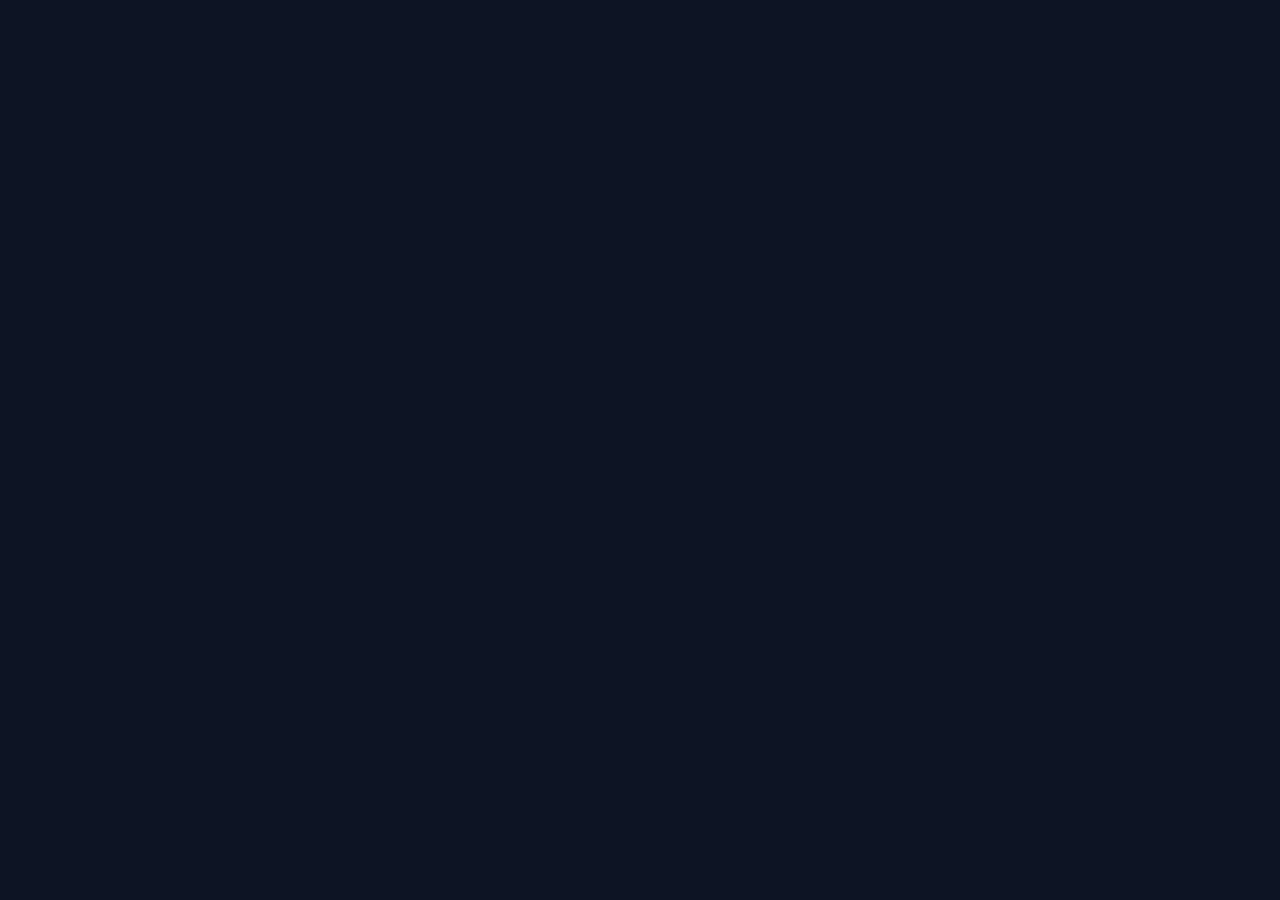
==== index.html @ fc87b640 "Add minimal RDR-themed landing page with structured assets. Co-authored-by: Cursor <cursoragent@curs" ====
<!DOCTYPE html>
<html lang="en">
<head>
  <meta charset="UTF-8" />
  <meta name="viewport" content="width=device-width, initial-scale=1.0" />
  <title>Campfire.dev</title>
  <link rel="stylesheet" href="css/styles.css" />
</head>
<body></body>
</html>
---- css/styles.css ----
* {
  margin: 0;
  padding: 0;
  box-sizing: border-box;
}

html,
body {
  width: 100%;
  height: 100%;
}

body {
  background: #0d1424 url("Campfire_BG.png") center / cover no-repeat fixed;
}
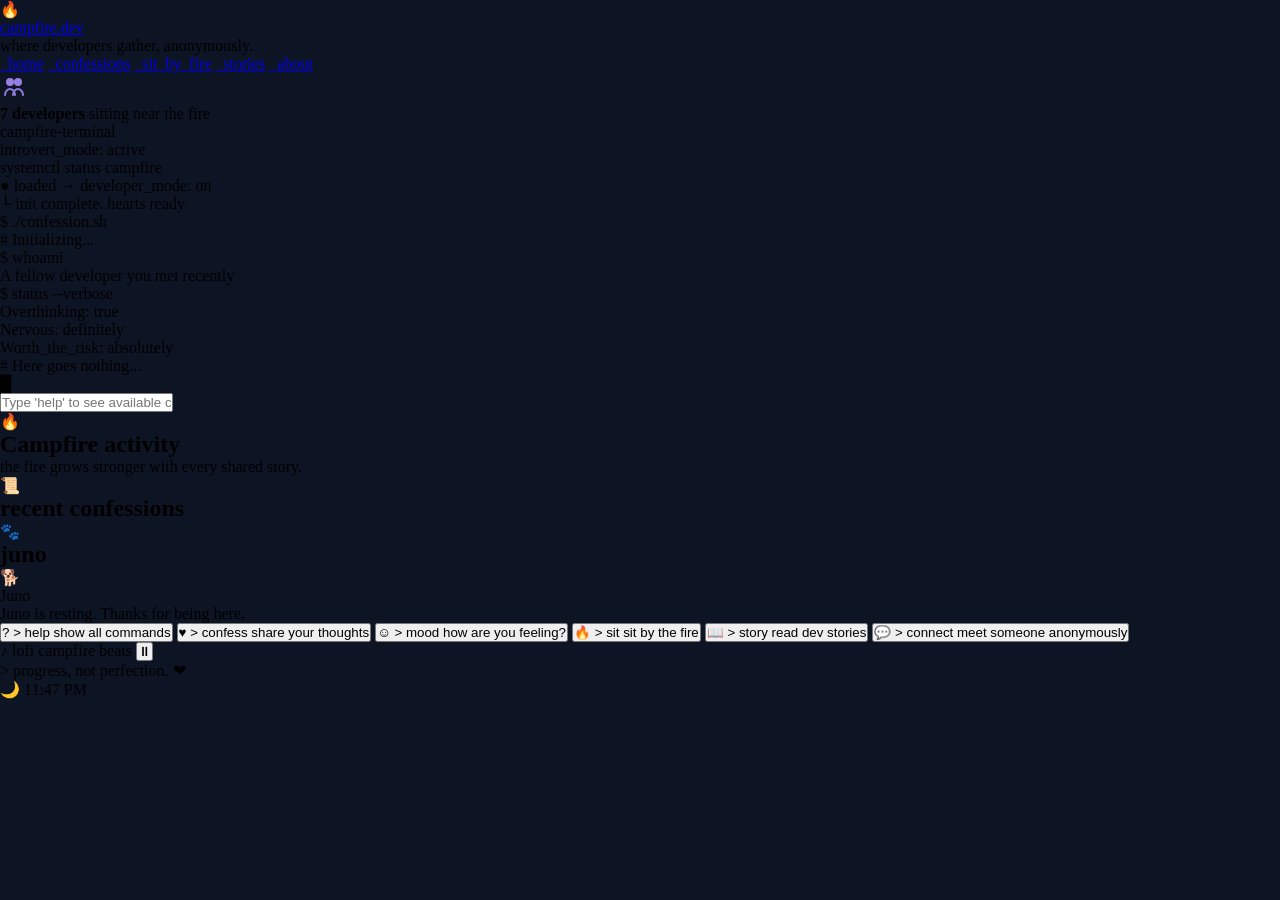
==== commit 1e432972: "Modified the structure of the homepage layout" ====
--- a/index.html
+++ b/index.html
@@ -4,7 +4,183 @@
   <meta charset="UTF-8" />
   <meta name="viewport" content="width=device-width, initial-scale=1.0" />
   <title>Campfire.dev</title>
+  <link rel="preconnect" href="https://fonts.googleapis.com" />
+  <link rel="preconnect" href="https://fonts.gstatic.com" crossorigin />
+  <link href="https://fonts.googleapis.com/css2?family=JetBrains+Mono:wght@400;500;600&family=Rye&display=swap" rel="stylesheet" />
   <link rel="stylesheet" href="css/styles.css" />
 </head>
-<body></body>
+<body>
+  <div class="app">
+    <header class="header">
+      <div class="brand">
+        <span class="brand__icon" aria-hidden="true">🔥</span>
+        <div>
+          <a class="brand__name" href="#">campfire.dev</a>
+          <p class="brand__tagline">where developers gather, anonymously.</p>
+        </div>
+      </div>
+
+      <nav class="nav" aria-label="Main">
+        <a class="nav__link nav__link--active" href="#">_home</a>
+        <a class="nav__link" href="#">_confessions</a>
+        <a class="nav__link" href="#">_sit_by_fire</a>
+        <a class="nav__link" href="#">_stories</a>
+        <a class="nav__link" href="#">_about</a>
+      </nav>
+
+      <div class="header-status">
+        <span class="header-status__icon" aria-hidden="true">
+          <svg width="28" height="28" viewBox="0 0 28 28" fill="none" xmlns="http://www.w3.org/2000/svg">
+            <circle cx="10" cy="9" r="4" fill="#a78bfa" opacity="0.9"/>
+            <circle cx="18" cy="9" r="4" fill="#a78bfa" opacity="0.9"/>
+            <path d="M5 22c0-4 3-6 5-6s5 2 5 6M13 22c0-4 3-6 5-6s5 2 5 6" stroke="#a78bfa" stroke-width="2" stroke-linecap="round" opacity="0.85"/>
+          </svg>
+        </span>
+        <div class="header-status__text">
+          <strong class="header-status__count">7 developers</strong>
+          <span class="header-status__label">sitting near the fire</span>
+        </div>
+        <span class="header-status__dot" aria-hidden="true"></span>
+      </div>
+    </header>
+
+    <main class="main">
+      <section class="terminal panel" aria-label="Campfire terminal">
+        <div class="terminal__titlebar">
+          <div class="window-controls" aria-hidden="true">
+            <span class="window-controls__btn window-controls__btn--close"></span>
+            <span class="window-controls__btn window-controls__btn--min"></span>
+            <span class="window-controls__btn window-controls__btn--max"></span>
+          </div>
+          <span class="terminal__title">campfire-terminal</span>
+          <div class="terminal__mode">
+            <span class="status-dot status-dot--sm"></span>
+            introvert_mode: active
+          </div>
+        </div>
+
+        <div class="terminal__body">
+          <div class="terminal__scene" aria-hidden="true"></div>
+          <div class="terminal__output">
+            <p>systemctl status campfire</p>
+            <p class="t-success">● loaded <span class="t-arrow">→</span> developer_mode: on</p>
+            <p class="t-indent t-dim">└ init complete. hearts ready.</p>
+            <p><span class="t-dim">$</span> ./confession.sh</p>
+            <p class="t-comment"># Initializing...</p>
+            <p><span class="t-dim">$</span> whoami</p>
+            <p>A fellow developer you met recently</p>
+            <p><span class="t-dim">$</span> status --verbose</p>
+            <p class="t-success">Overthinking: true</p>
+            <p class="t-success">Nervous: definitely</p>
+            <p class="t-success">Worth_the_risk: absolutely</p>
+            <p class="t-comment"># Here goes nothing...</p>
+            <p><span class="cursor" aria-hidden="true">█</span></p>
+          </div>
+        </div>
+
+        <div class="terminal__input-row">
+          <input
+            class="terminal__input"
+            type="text"
+            placeholder="Type 'help' to see available commands"
+            aria-label="Terminal command input"
+          />
+        </div>
+      </section>
+
+      <aside class="sidebar">
+        <div class="panel panel--activity">
+          <div class="panel__header">
+            <span class="panel__icon" aria-hidden="true">🔥</span>
+            <h2 class="panel__title">Campfire activity</h2>
+          </div>
+          <div class="activity-fire" aria-hidden="true"></div>
+          <div class="activity-bar">
+            <div class="activity-bar__fill"></div>
+          </div>
+          <p class="panel__caption">the fire grows stronger with every shared story.</p>
+        </div>
+
+        <div class="panel panel--confessions">
+          <div class="panel__header">
+            <span class="panel__icon" aria-hidden="true">📜</span>
+            <h2 class="panel__title">recent confessions</h2>
+          </div>
+        </div>
+
+        <div class="panel panel--juno">
+          <div class="panel__header">
+            <span class="panel__icon" aria-hidden="true">🐾</span>
+            <h2 class="panel__title">juno</h2>
+          </div>
+          <div class="juno">
+            <div class="juno__avatar" aria-hidden="true">🐕</div>
+            <div>
+              <p class="juno__name">Juno</p>
+              <p class="juno__status">Juno is resting. Thanks for being here.</p>
+            </div>
+          </div>
+        </div>
+      </aside>
+    </main>
+
+    <section class="actions" aria-label="Quick actions">
+      <button class="action-card action-card--green" type="button">
+        <span class="action-card__icon" aria-hidden="true">?</span>
+        <span class="action-card__cmd">&gt; help</span>
+        <span class="action-card__desc">show all commands</span>
+      </button>
+      <button class="action-card action-card--red" type="button">
+        <span class="action-card__icon" aria-hidden="true">♥</span>
+        <span class="action-card__cmd">&gt; confess</span>
+        <span class="action-card__desc">share your thoughts</span>
+      </button>
+      <button class="action-card action-card--orange" type="button">
+        <span class="action-card__icon" aria-hidden="true">☺</span>
+        <span class="action-card__cmd">&gt; mood</span>
+        <span class="action-card__desc">how are you feeling?</span>
+      </button>
+      <button class="action-card action-card--amber" type="button">
+        <span class="action-card__icon" aria-hidden="true">🔥</span>
+        <span class="action-card__cmd">&gt; sit</span>
+        <span class="action-card__desc">sit by the fire</span>
+      </button>
+      <button class="action-card action-card--purple" type="button">
+        <span class="action-card__icon" aria-hidden="true">📖</span>
+        <span class="action-card__cmd">&gt; story</span>
+        <span class="action-card__desc">read dev stories</span>
+      </button>
+      <button class="action-card action-card--blue" type="button">
+        <span class="action-card__icon" aria-hidden="true">💬</span>
+        <span class="action-card__cmd">&gt; connect</span>
+        <span class="action-card__desc">meet someone anonymously</span>
+      </button>
+    </section>
+
+    <footer class="footer">
+      <div class="footer__player">
+        <span class="footer__note" aria-hidden="true">♪</span>
+        <span class="footer__player-label">lofi campfire beats</span>
+        <span class="footer__visualizer" aria-hidden="true">
+          <span></span><span></span><span></span><span></span><span></span><span></span>
+        </span>
+        <button class="footer__pause" type="button" aria-label="Pause music">
+          <span aria-hidden="true">⏸</span>
+        </button>
+      </div>
+
+      <p class="footer__quote">
+        <span class="footer__quote-prompt">&gt;</span> progress, not perfection.
+        <span class="footer__heart" aria-hidden="true">❤</span>
+      </p>
+
+      <div class="footer__clock">
+        <span class="footer__moon" aria-hidden="true">🌙</span>
+        <time class="footer__time" id="clock">11:47 PM</time>
+      </div>
+    </footer>
+  </div>
+
+  <script src="js/main.js"></script>
+</body>
 </html>
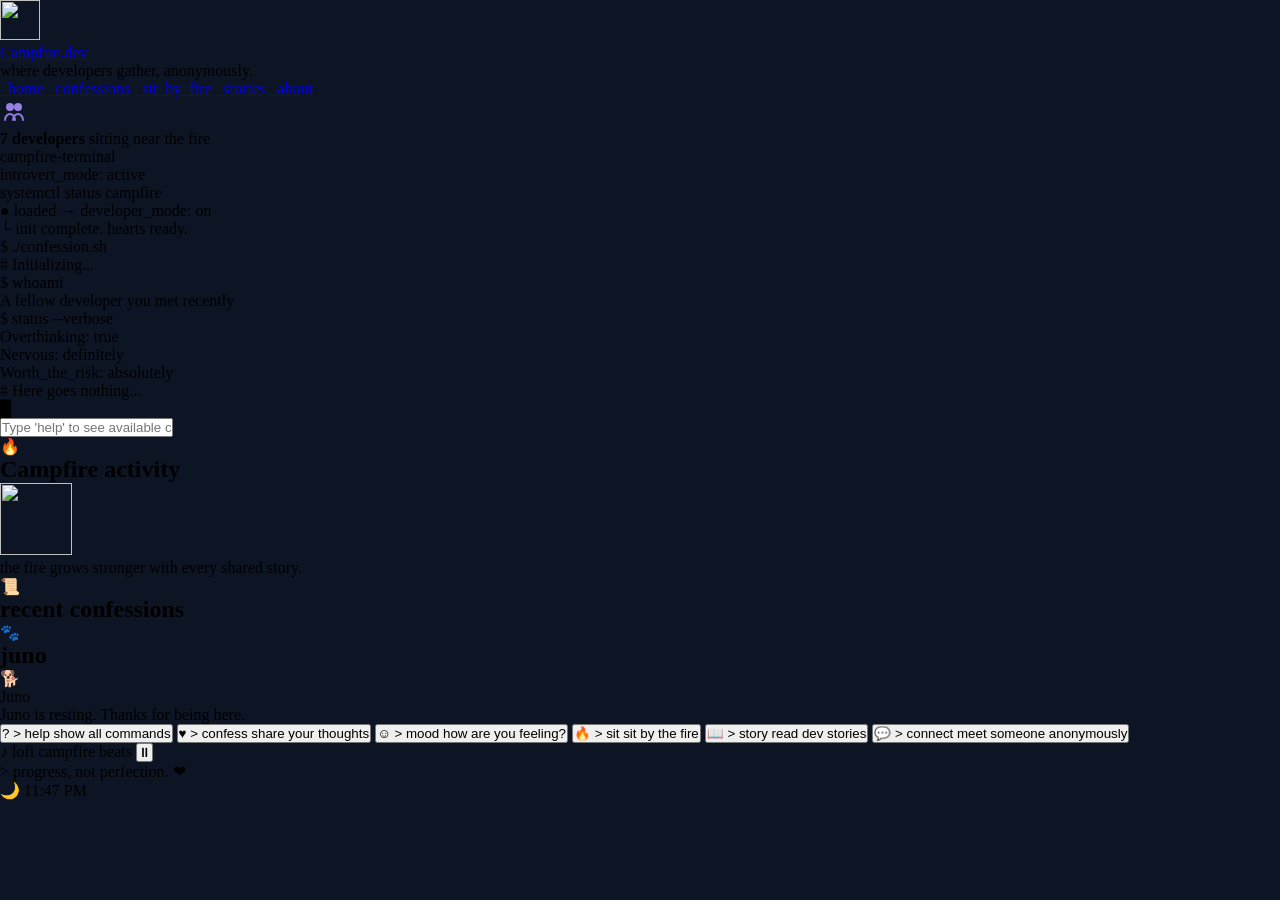
==== commit 27e8ceed: "Added Logo of Campfire" ====
--- a/index.html
+++ b/index.html
@@ -13,9 +13,16 @@
   <div class="app">
     <header class="header">
       <div class="brand">
-        <span class="brand__icon" aria-hidden="true">🔥</span>
+        <img
+          class="brand__logo"
+          src="assets/images/firelogo.png"
+          alt=""
+          width="40"
+          height="40"
+          aria-hidden="true"
+        />
         <div>
-          <a class="brand__name" href="#">campfire.dev</a>
+          <a class="brand__name" href="#">Campfire.dev</a>
           <p class="brand__tagline">where developers gather, anonymously.</p>
         </div>
       </div>
@@ -90,15 +97,45 @@
 
       <aside class="sidebar">
         <div class="panel panel--activity">
-          <div class="panel__header">
+          <div class="panel__header panel__header--activity">
             <span class="panel__icon" aria-hidden="true">🔥</span>
+            <!-- <img
+              class="activity-header__logo"
+              src="assets/images/firelogo.png"
+              alt=""
+              width="18"
+              height="18"
+              aria-hidden="true"
+            /> -->
             <h2 class="panel__title">Campfire activity</h2>
           </div>
-          <div class="activity-fire" aria-hidden="true"></div>
-          <div class="activity-bar">
-            <div class="activity-bar__fill"></div>
+          <div class="activity-visual">
+            <img
+              class="activity-fire__logo"
+              src="assets/images/firelogo.png"
+              alt=""
+              width="72"
+              height="72"
+              aria-hidden="true"
+            />
           </div>
           <p class="panel__caption">the fire grows stronger with every shared story.</p>
+          <div class="activity-bar" role="progressbar" aria-valuenow="10" aria-valuemin="0" aria-valuemax="14" aria-label="Campfire activity">
+            <span class="activity-bar__seg activity-bar__seg--on"></span>
+            <span class="activity-bar__seg activity-bar__seg--on"></span>
+            <span class="activity-bar__seg activity-bar__seg--on"></span>
+            <span class="activity-bar__seg activity-bar__seg--on"></span>
+            <span class="activity-bar__seg activity-bar__seg--on"></span>
+            <span class="activity-bar__seg activity-bar__seg--on"></span>
+            <span class="activity-bar__seg activity-bar__seg--on"></span>
+            <span class="activity-bar__seg activity-bar__seg--on"></span>
+            <span class="activity-bar__seg activity-bar__seg--on"></span>
+            <span class="activity-bar__seg activity-bar__seg--on"></span>
+            <span class="activity-bar__seg"></span>
+            <span class="activity-bar__seg"></span>
+            <span class="activity-bar__seg"></span>
+            <span class="activity-bar__seg"></span>
+          </div>
         </div>
 
         <div class="panel panel--confessions">
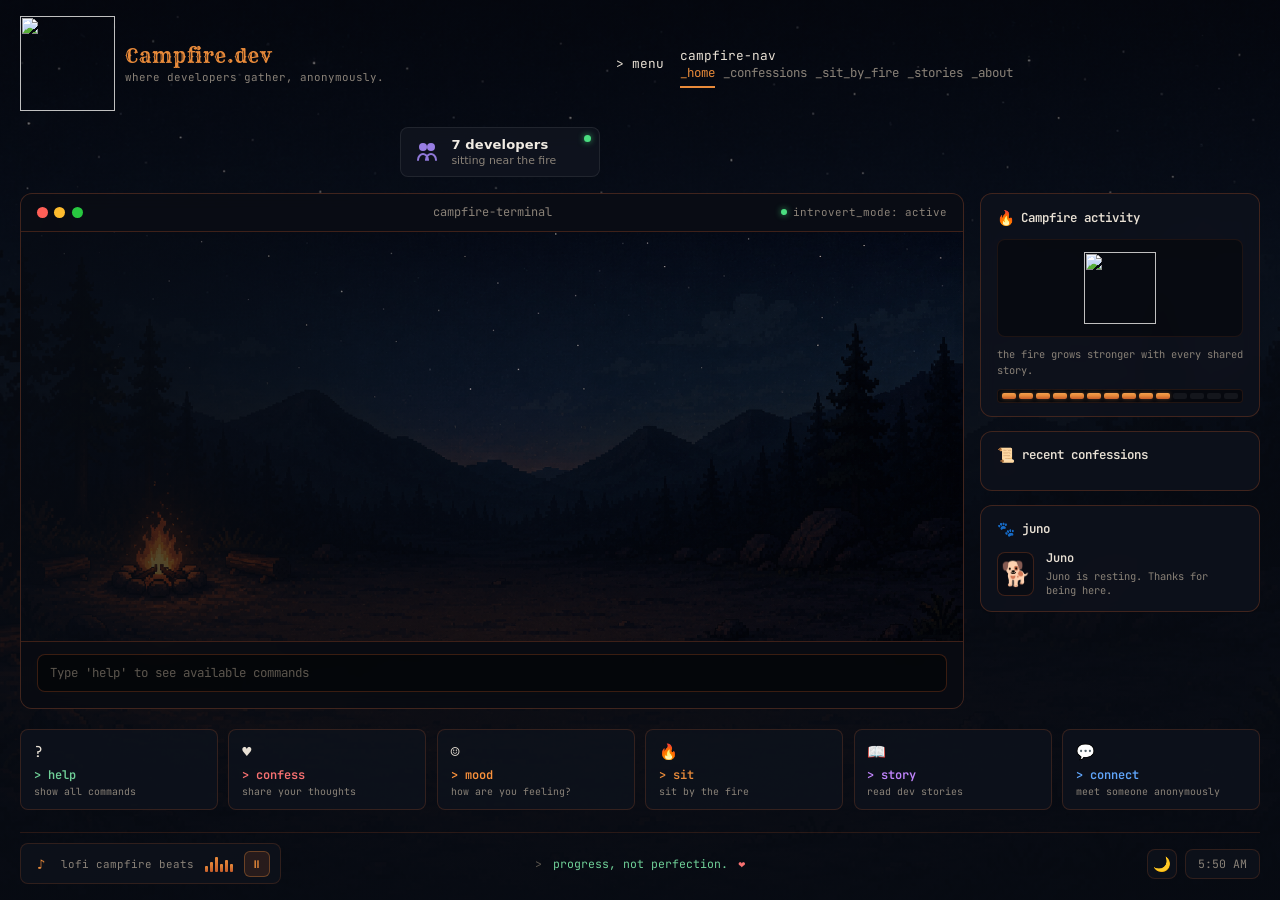
==== commit b85e5542: "Added: Typing Animation in panel" ====
--- a/index.html
+++ b/index.html
@@ -1,46 +1,63 @@
 <!DOCTYPE html>
 <html lang="en">
+
 <head>
   <meta charset="UTF-8" />
   <meta name="viewport" content="width=device-width, initial-scale=1.0" />
   <title>Campfire.dev</title>
   <link rel="preconnect" href="https://fonts.googleapis.com" />
   <link rel="preconnect" href="https://fonts.gstatic.com" crossorigin />
-  <link href="https://fonts.googleapis.com/css2?family=JetBrains+Mono:wght@400;500;600&family=Rye&display=swap" rel="stylesheet" />
-  <link rel="stylesheet" href="css/styles.css" />
+  <link href="https://fonts.googleapis.com/css2?family=JetBrains+Mono:wght@400;500;600&family=Rye&display=swap"
+    rel="stylesheet" />
+  <link rel="stylesheet" href="css/styles.css?v=3" />
 </head>
+
 <body>
   <div class="app">
     <header class="header">
       <div class="brand">
-        <img
-          class="brand__logo"
-          src="assets/images/firelogo.png"
-          alt=""
-          width="40"
-          height="40"
-          aria-hidden="true"
-        />
+        <img class="brand__logo" src="assets/images/firelogo.png" alt="" aria-hidden="true" />
         <div>
           <a class="brand__name" href="#">Campfire.dev</a>
           <p class="brand__tagline">where developers gather, anonymously.</p>
         </div>
       </div>
 
-      <nav class="nav" aria-label="Main">
-        <a class="nav__link nav__link--active" href="#">_home</a>
-        <a class="nav__link" href="#">_confessions</a>
-        <a class="nav__link" href="#">_sit_by_fire</a>
-        <a class="nav__link" href="#">_stories</a>
-        <a class="nav__link" href="#">_about</a>
+      <button
+        class="nav-toggle"
+        type="button"
+        aria-expanded="false"
+        aria-controls="site-nav"
+        aria-label="Open navigation menu"
+      >
+        <span class="nav-toggle__prompt">&gt; menu</span>
+        <span class="nav-toggle__icon" aria-hidden="true">
+          <span></span>
+          <span></span>
+          <span></span>
+        </span>
+      </button>
+
+      <nav class="nav" id="site-nav" aria-label="Main">
+        <div class="nav__panel">
+          <p class="nav__panel-title">campfire-nav</p>
+          <a class="nav__link nav__link--active" href="#">_home</a>
+          <a class="nav__link" href="#">_confessions</a>
+          <a class="nav__link" href="#">_sit_by_fire</a>
+          <a class="nav__link" href="#">_stories</a>
+          <a class="nav__link" href="#">_about</a>
+        </div>
       </nav>
+
+      <div class="nav-backdrop" hidden aria-hidden="true"></div>
 
       <div class="header-status">
         <span class="header-status__icon" aria-hidden="true">
           <svg width="28" height="28" viewBox="0 0 28 28" fill="none" xmlns="http://www.w3.org/2000/svg">
-            <circle cx="10" cy="9" r="4" fill="#a78bfa" opacity="0.9"/>
-            <circle cx="18" cy="9" r="4" fill="#a78bfa" opacity="0.9"/>
-            <path d="M5 22c0-4 3-6 5-6s5 2 5 6M13 22c0-4 3-6 5-6s5 2 5 6" stroke="#a78bfa" stroke-width="2" stroke-linecap="round" opacity="0.85"/>
+            <circle cx="10" cy="9" r="4" fill="#a78bfa" opacity="0.9" />
+            <circle cx="18" cy="9" r="4" fill="#a78bfa" opacity="0.9" />
+            <path d="M5 22c0-4 3-6 5-6s5 2 5 6M13 22c0-4 3-6 5-6s5 2 5 6" stroke="#a78bfa" stroke-width="2"
+              stroke-linecap="round" opacity="0.85" />
           </svg>
         </span>
         <div class="header-status__text">
@@ -67,31 +84,22 @@
         </div>
 
         <div class="terminal__body">
-          <div class="terminal__scene" aria-hidden="true"></div>
-          <div class="terminal__output">
-            <p>systemctl status campfire</p>
-            <p class="t-success">● loaded <span class="t-arrow">→</span> developer_mode: on</p>
-            <p class="t-indent t-dim">└ init complete. hearts ready.</p>
-            <p><span class="t-dim">$</span> ./confession.sh</p>
-            <p class="t-comment"># Initializing...</p>
-            <p><span class="t-dim">$</span> whoami</p>
-            <p>A fellow developer you met recently</p>
-            <p><span class="t-dim">$</span> status --verbose</p>
-            <p class="t-success">Overthinking: true</p>
-            <p class="t-success">Nervous: definitely</p>
-            <p class="t-success">Worth_the_risk: absolutely</p>
-            <p class="t-comment"># Here goes nothing...</p>
-            <p><span class="cursor" aria-hidden="true">█</span></p>
-          </div>
+          <div class="terminal__scene" aria-hidden="true">
+            <!-- <div class="terminal__scene-visual">
+              <img
+                class="terminal__scene-img"
+                src="assets/images/sitting_campfire.png"
+                alt=""
+              />
+            </div> -->
+          </div>
+          <div class="terminal__output" id="terminal-output" aria-live="polite"></div>
+          <button class="terminal__run" id="terminal-run" type="button">&gt; continue</button>
         </div>
 
         <div class="terminal__input-row">
-          <input
-            class="terminal__input"
-            type="text"
-            placeholder="Type 'help' to see available commands"
-            aria-label="Terminal command input"
-          />
+          <input class="terminal__input" type="text" placeholder="Type 'help' to see available commands"
+            aria-label="Terminal command input" />
         </div>
       </section>
 
@@ -110,17 +118,11 @@
             <h2 class="panel__title">Campfire activity</h2>
           </div>
           <div class="activity-visual">
-            <img
-              class="activity-fire__logo"
-              src="assets/images/firelogo.png"
-              alt=""
-              width="72"
-              height="72"
-              aria-hidden="true"
-            />
+            <img class="activity-fire__logo" src="assets/images/campfirelogo.png" alt="" aria-hidden="true" />
           </div>
           <p class="panel__caption">the fire grows stronger with every shared story.</p>
-          <div class="activity-bar" role="progressbar" aria-valuenow="10" aria-valuemin="0" aria-valuemax="14" aria-label="Campfire activity">
+          <div class="activity-bar" role="progressbar" aria-valuenow="10" aria-valuemin="0" aria-valuemax="14"
+            aria-label="Campfire activity">
             <span class="activity-bar__seg activity-bar__seg--on"></span>
             <span class="activity-bar__seg activity-bar__seg--on"></span>
             <span class="activity-bar__seg activity-bar__seg--on"></span>
@@ -220,4 +222,5 @@
 
   <script src="js/main.js"></script>
 </body>
-</html>
+
+</html>
--- a/css/styles.css
+++ b/css/styles.css
@@ -1,15 +1,743 @@
-* {
+:root {
+  --bg: #080c14;
+  --panel: rgba(14, 18, 28, 0.88);
+  --panel-border: rgba(196, 92, 42, 0.28);
+  --panel-border-hover: rgba(232, 138, 58, 0.45);
+  --text: #e8e0d4;
+  --text-muted: #8a8278;
+  --text-dim: #5c564e;
+  --ember: #c45c2a;
+  --ember-glow: #e88a3a;
+  --terminal-green: #6fcf97;
+  --terminal-warm: #e8a85c;
+  --radius: 12px;
+  --radius-sm: 8px;
+  --font-mono: "JetBrains Mono", ui-monospace, monospace;
+  --font-sans: system-ui, -apple-system, "Segoe UI", sans-serif;
+  --font-display: "Rye", serif;
+  --header-h: 72px;
+  --footer-h: 52px;
+}
+
+*,
+*::before,
+*::after {
+  box-sizing: border-box;
   margin: 0;
   padding: 0;
-  box-sizing: border-box;
 }
 
 html,
 body {
+  min-height: 100%;
+}
+
+body {
+  font-family: var(--font-mono);
+  font-size: 0.8rem;
+  color: var(--text);
+  background: var(--bg) url("../assets/images/Campfire_BG.png") center / cover no-repeat fixed;
+}
+
+button {
+  font: inherit;
+  color: inherit;
+  cursor: pointer;
+  border: none;
+  background: none;
+}
+
+a {
+  color: inherit;
+  text-decoration: none;
+}
+
+.app {
+  min-height: 100vh;
+  display: flex;
+  flex-direction: column;
+  padding: 1rem 1.25rem 0.75rem;
+  gap: 1rem;
+  background: linear-gradient(
+    to bottom,
+    rgba(8, 12, 20, 0.55) 0%,
+    rgba(8, 12, 20, 0.72) 40%,
+    rgba(8, 12, 20, 0.85) 100%
+  );
+}
+
+/* ── Header ── */
+.header {
+  display: grid;
+  grid-template-columns: 1fr auto 1fr;
+  align-items: center;
+  gap: 1rem;
+  min-height: var(--header-h);
+}
+
+.brand {
+  display: flex;
+  align-items: center;
+  gap: 0.65rem;
+}
+
+.brand__logo {
+  width: 95px;
+  height: 95px;
+  object-fit: contain;
+  flex-shrink: 0;
+  image-rendering: pixelated;
+  image-rendering: crisp-edges;
+}
+
+.brand__name {
+  display: block;
+  font-family: var(--font-display);
+  font-size: 1.25rem;
+  letter-spacing: 0.02em;
+  color: var(--ember-glow);
+}
+
+.brand__tagline {
+  font-size: 0.68rem;
+  color: var(--text-muted);
+  margin-top: 0.15rem;
+}
+
+.nav {
+  display: flex;
+  align-items: center;
+  gap: 1.5rem;
+}
+
+.nav__link {
+  font-size: 0.78rem;
+  color: var(--text-muted);
+  padding-bottom: 0.35rem;
+  border-bottom: 2px solid transparent;
+  transition: color 0.2s, border-color 0.2s;
+}
+
+.nav__link:hover {
+  color: var(--text);
+}
+
+.nav__link--active {
+  color: var(--ember-glow);
+  border-bottom-color: var(--ember-glow);
+}
+
+.header-status {
+  position: relative;
+  justify-self: end;
+  display: flex;
+  align-items: center;
+  gap: 0.65rem;
+  padding: 0.55rem 1rem 0.55rem 0.75rem;
+  min-width: 200px;
+  background: rgba(18, 22, 32, 0.75);
+  border: 1px solid rgba(255, 255, 255, 0.08);
+  border-radius: var(--radius-sm);
+  backdrop-filter: blur(10px);
+}
+
+.header-status__icon {
+  display: flex;
+  align-items: center;
+  justify-content: center;
+  flex-shrink: 0;
+}
+
+.header-status__text {
+  display: flex;
+  flex-direction: column;
+  gap: 0.1rem;
+  line-height: 1.2;
+}
+
+.header-status__count {
+  font-family: var(--font-sans);
+  font-size: 0.82rem;
+  font-weight: 600;
+  color: #f0ebe3;
+  letter-spacing: 0.01em;
+}
+
+.header-status__label {
+  font-family: var(--font-sans);
+  font-size: 0.68rem;
+  color: var(--text-muted);
+}
+
+.header-status__dot {
+  position: absolute;
+  top: 0.45rem;
+  right: 0.5rem;
+  width: 7px;
+  height: 7px;
+  border-radius: 50%;
+  background: #4ade80;
+  box-shadow: 0 0 6px rgba(74, 222, 128, 0.7);
+}
+
+.status-dot {
+  width: 7px;
+  height: 7px;
+  border-radius: 50%;
+  background: #4ade80;
+  box-shadow: 0 0 6px rgba(74, 222, 128, 0.7);
+  flex-shrink: 0;
+}
+
+.status-dot--sm {
+  width: 6px;
+  height: 6px;
+}
+
+/* ── Main layout ── */
+.main {
+  flex: 1;
+  display: grid;
+  grid-template-columns: minmax(0, 1fr) 280px;
+  gap: 1rem;
+  min-height: 0;
+}
+
+.panel {
+  background: var(--panel);
+  border: 1px solid var(--panel-border);
+  border-radius: var(--radius);
+  backdrop-filter: blur(8px);
+}
+
+/* ── Terminal ── */
+.terminal {
+  display: flex;
+  flex-direction: column;
+  min-height: 380px;
+  overflow: hidden;
+}
+
+.terminal__titlebar {
+  display: grid;
+  grid-template-columns: 1fr auto 1fr;
+  align-items: center;
+  padding: 0.65rem 1rem;
+  border-bottom: 1px solid var(--panel-border);
+  background: rgba(0, 0, 0, 0.25);
+}
+
+.window-controls {
+  display: flex;
+  gap: 0.4rem;
+}
+
+.window-controls__btn {
+  width: 11px;
+  height: 11px;
+  border-radius: 50%;
+}
+
+.window-controls__btn--close { background: #ff5f57; }
+.window-controls__btn--min { background: #febc2e; }
+.window-controls__btn--max { background: #28c840; }
+
+.terminal__title {
+  font-size: 0.75rem;
+  color: var(--text-muted);
+  text-align: center;
+}
+
+.terminal__mode {
+  justify-self: end;
+  display: flex;
+  align-items: center;
+  gap: 0.4rem;
+  font-size: 0.68rem;
+  color: var(--text-muted);
+}
+
+.terminal__body {
+  position: relative;
+  flex: 1;
+  min-height: 300px;
+  overflow: hidden;
+}
+
+.terminal__scene {
+  position: absolute;
+  inset: 0;
+  background:
+    linear-gradient(to right, rgba(8, 12, 20, 0.82) 0%, rgba(8, 12, 20, 0.45) 45%, rgba(8, 12, 20, 0.15) 100%),
+    url("../assets/images/Campfire_BG.png") center right / cover no-repeat;
+}
+
+.terminal__output {
+  position: relative;
+  z-index: 1;
+  max-width: 58%;
+  padding: 1.25rem 1.25rem 1rem;
+  display: flex;
+  flex-direction: column;
+  gap: 0.3rem;
+  line-height: 1.55;
+}
+
+.terminal__output p {
+  white-space: pre-wrap;
+  word-break: break-word;
+}
+
+.t-dim { color: var(--text-dim); }
+.t-success { color: var(--terminal-green); }
+.t-comment { color: var(--text-muted); }
+.t-indent { padding-left: 0.5rem; }
+.t-arrow { color: var(--terminal-warm); }
+
+.cursor {
+  color: var(--terminal-green);
+  animation: blink 1s step-end infinite;
+}
+
+@keyframes blink {
+  50% { opacity: 0; }
+}
+
+.terminal__input-row {
+  padding: 0.75rem 1rem 1rem;
+  border-top: 1px solid var(--panel-border);
+  background: rgba(0, 0, 0, 0.35);
+}
+
+.terminal__input {
   width: 100%;
-  height: 100%;
-}
-
-body {
-  background: #0d1424 url("Campfire_BG.png") center / cover no-repeat fixed;
-}
+  padding: 0.6rem 0.75rem;
+  font-family: var(--font-mono);
+  font-size: 0.78rem;
+  color: var(--text);
+  background: rgba(0, 0, 0, 0.4);
+  border: 1px solid var(--panel-border);
+  border-radius: var(--radius-sm);
+  outline: none;
+}
+
+.terminal__input::placeholder {
+  color: var(--text-dim);
+}
+
+.terminal__input:focus {
+  border-color: var(--panel-border-hover);
+}
+
+/* ── Sidebar ── */
+.sidebar {
+  display: flex;
+  flex-direction: column;
+  gap: 0.85rem;
+}
+
+.panel__header {
+  display: flex;
+  align-items: center;
+  gap: 0.45rem;
+  margin-bottom: 0.75rem;
+}
+
+.panel__icon {
+  font-size: 0.9rem;
+}
+
+.panel__title {
+  font-size: 0.78rem;
+  font-weight: 600;
+  color: var(--text);
+}
+
+.panel--activity,
+.panel--confessions,
+.panel--juno {
+  padding: 0.85rem 1rem;
+}
+
+.panel__header--activity {
+  gap: 0.35rem;
+}
+
+.activity-header__logo {
+  width: 18px;
+  height: 18px;
+  object-fit: contain;
+  image-rendering: pixelated;
+  image-rendering: crisp-edges;
+  flex-shrink: 0;
+}
+
+.activity-visual {
+  display: flex;
+  align-items: center;
+  justify-content: center;
+  margin: 0.5rem 0 0.65rem;
+  padding: 0.75rem;
+  min-height: 88px;
+  background: rgba(0, 0, 0, 0.35);
+  border: 1px solid rgba(196, 92, 42, 0.12);
+  border-radius: var(--radius-sm);
+}
+
+.activity-fire__logo {
+  width: 72px;
+  height: 72px;
+  object-fit: contain;
+  image-rendering: pixelated;
+  image-rendering: crisp-edges;
+}
+
+.panel__caption {
+  font-size: 0.65rem;
+  color: var(--text-muted);
+  line-height: 1.5;
+  margin-bottom: 0.65rem;
+}
+
+.activity-bar {
+  display: flex;
+  align-items: stretch;
+  gap: 3px;
+  height: 14px;
+  padding: 3px 4px;
+  background: rgba(0, 0, 0, 0.45);
+  border: 1px solid rgba(196, 92, 42, 0.15);
+  border-radius: 4px;
+}
+
+.activity-bar__seg {
+  flex: 1;
+  min-width: 0;
+  border-radius: 2px;
+  background: rgba(255, 255, 255, 0.06);
+}
+
+.activity-bar__seg--on {
+  background: linear-gradient(
+    to bottom,
+    #f0a050 0%,
+    var(--ember-glow) 45%,
+    var(--ember) 100%
+  );
+  box-shadow: 0 0 4px rgba(232, 138, 58, 0.35);
+}
+
+.confession-list {
+  list-style: none;
+  display: flex;
+  flex-direction: column;
+  gap: 0.75rem;
+}
+
+.confession__meta {
+  display: flex;
+  align-items: center;
+  gap: 0.4rem;
+  margin-bottom: 0.2rem;
+}
+
+.confession__user {
+  font-size: 0.72rem;
+  color: var(--ember-glow);
+}
+
+.confession__time {
+  font-size: 0.62rem;
+  color: var(--text-dim);
+}
+
+.confession__dot {
+  width: 6px;
+  height: 6px;
+  border-radius: 50%;
+  margin-left: auto;
+}
+
+.confession__dot--green { background: #4ade80; }
+.confession__dot--orange { background: var(--ember-glow); }
+.confession__dot--blue { background: #60a5fa; }
+
+.confession__text {
+  font-size: 0.68rem;
+  color: var(--text-muted);
+  line-height: 1.45;
+}
+
+.panel__link {
+  display: inline-block;
+  margin-top: 0.65rem;
+  font-size: 0.68rem;
+  color: var(--ember-glow);
+}
+
+.panel__link:hover {
+  text-decoration: underline;
+}
+
+.juno {
+  display: flex;
+  align-items: center;
+  gap: 0.75rem;
+}
+
+.juno__avatar {
+  width: 44px;
+  height: 44px;
+  display: flex;
+  align-items: center;
+  justify-content: center;
+  font-size: 1.5rem;
+  background: rgba(0, 0, 0, 0.25);
+  border: 1px solid var(--panel-border);
+  border-radius: var(--radius-sm);
+}
+
+.juno__name {
+  font-size: 0.75rem;
+  font-weight: 600;
+  margin-bottom: 0.15rem;
+}
+
+.juno__status {
+  font-size: 0.65rem;
+  color: var(--text-muted);
+  line-height: 1.4;
+}
+
+/* ── Action row ── */
+.actions {
+  display: grid;
+  grid-template-columns: repeat(6, 1fr);
+  gap: 0.65rem;
+  margin-top: 0.25rem;
+}
+
+.action-card {
+  display: flex;
+  flex-direction: column;
+  align-items: flex-start;
+  gap: 0.15rem;
+  padding: 0.7rem 0.8rem;
+  background: rgba(14, 18, 28, 0.92);
+  border: 1px solid rgba(196, 92, 42, 0.22);
+  border-radius: var(--radius-sm);
+  text-align: left;
+  transition: border-color 0.2s, transform 0.15s;
+}
+
+.action-card:hover {
+  border-color: var(--panel-border-hover);
+  transform: translateY(-2px);
+}
+
+.action-card__icon {
+  font-size: 0.95rem;
+  margin-bottom: 0.15rem;
+}
+
+.action-card__cmd {
+  font-size: 0.75rem;
+  font-weight: 600;
+}
+
+.action-card__desc {
+  font-size: 0.62rem;
+  color: var(--text-muted);
+}
+
+.action-card--green .action-card__cmd { color: #6fcf97; }
+.action-card--red .action-card__cmd { color: #f87171; }
+.action-card--orange .action-card__cmd { color: #fb923c; }
+.action-card--amber .action-card__cmd { color: var(--ember-glow); }
+.action-card--purple .action-card__cmd { color: #c084fc; }
+.action-card--blue .action-card__cmd { color: #60a5fa; }
+
+/* ── Footer ── */
+.footer {
+  display: grid;
+  grid-template-columns: 1fr auto 1fr;
+  align-items: center;
+  gap: 1.25rem;
+  margin-top: 0.35rem;
+  padding: 0.65rem 0 0.25rem;
+  border-top: 1px solid rgba(196, 92, 42, 0.18);
+}
+
+.footer__player {
+  justify-self: start;
+  display: inline-flex;
+  align-items: center;
+  gap: 0.55rem;
+  padding: 0.4rem 0.65rem 0.4rem 0.55rem;
+  background: rgba(14, 18, 28, 0.85);
+  border: 1px solid rgba(196, 92, 42, 0.2);
+  border-radius: var(--radius-sm);
+}
+
+.footer__note {
+  display: flex;
+  align-items: center;
+  justify-content: center;
+  width: 22px;
+  height: 22px;
+  font-size: 0.85rem;
+  color: var(--ember-glow);
+}
+
+.footer__player-label {
+  font-size: 0.68rem;
+  color: var(--text-muted);
+  white-space: nowrap;
+}
+
+.footer__visualizer {
+  display: flex;
+  align-items: flex-end;
+  gap: 2px;
+  height: 16px;
+  padding: 0 0.15rem;
+}
+
+.footer__visualizer span {
+  width: 3px;
+  background: linear-gradient(to top, var(--ember), var(--ember-glow));
+  border-radius: 1px;
+  animation: viz 0.75s ease-in-out infinite alternate;
+}
+
+.footer__visualizer span:nth-child(1) { height: 35%; animation-delay: 0s; }
+.footer__visualizer span:nth-child(2) { height: 60%; animation-delay: 0.08s; }
+.footer__visualizer span:nth-child(3) { height: 90%; animation-delay: 0.16s; }
+.footer__visualizer span:nth-child(4) { height: 50%; animation-delay: 0.24s; }
+.footer__visualizer span:nth-child(5) { height: 75%; animation-delay: 0.32s; }
+.footer__visualizer span:nth-child(6) { height: 45%; animation-delay: 0.4s; }
+
+@keyframes viz {
+  from { transform: scaleY(0.45); opacity: 0.7; }
+  to { transform: scaleY(1); opacity: 1; }
+}
+
+.footer__pause {
+  display: flex;
+  align-items: center;
+  justify-content: center;
+  width: 26px;
+  height: 26px;
+  font-size: 0.7rem;
+  color: var(--ember-glow);
+  background: rgba(196, 92, 42, 0.15);
+  border: 1px solid rgba(232, 138, 58, 0.35);
+  border-radius: 6px;
+  transition: background 0.2s;
+}
+
+.footer__pause:hover {
+  background: rgba(196, 92, 42, 0.28);
+}
+
+.footer__quote {
+  font-size: 0.72rem;
+  color: var(--terminal-green);
+  text-align: center;
+  white-space: nowrap;
+}
+
+.footer__quote-prompt {
+  color: var(--text-dim);
+  margin-right: 0.25rem;
+}
+
+.footer__heart {
+  color: #f87171;
+  margin-left: 0.2rem;
+}
+
+.footer__clock {
+  justify-self: end;
+  display: inline-flex;
+  align-items: center;
+  gap: 0.5rem;
+}
+
+.footer__moon {
+  display: flex;
+  align-items: center;
+  justify-content: center;
+  width: 30px;
+  height: 30px;
+  font-size: 0.9rem;
+  background: rgba(14, 18, 28, 0.85);
+  border: 1px solid rgba(196, 92, 42, 0.2);
+  border-radius: var(--radius-sm);
+}
+
+.footer__time {
+  display: inline-flex;
+  align-items: center;
+  padding: 0.4rem 0.75rem;
+  font-size: 0.72rem;
+  color: var(--text-muted);
+  background: rgba(14, 18, 28, 0.85);
+  border: 1px solid rgba(196, 92, 42, 0.2);
+  border-radius: var(--radius-sm);
+}
+
+/* ── Responsive ── */
+@media (max-width: 1100px) {
+  .header {
+    grid-template-columns: 1fr;
+    text-align: center;
+  }
+
+  .brand {
+    justify-content: center;
+  }
+
+  .nav {
+    justify-content: center;
+    flex-wrap: wrap;
+  }
+
+  .header-status {
+    justify-self: center;
+  }
+
+  .main {
+    grid-template-columns: 1fr;
+  }
+
+  .actions {
+    grid-template-columns: repeat(3, 1fr);
+  }
+}
+
+@media (max-width: 640px) {
+  .app {
+    padding: 0.75rem;
+  }
+
+  .terminal__output {
+    max-width: 100%;
+  }
+
+  .actions {
+    grid-template-columns: repeat(2, 1fr);
+  }
+
+  .footer {
+    grid-template-columns: 1fr;
+    text-align: center;
+    gap: 0.5rem;
+  }
+
+  .footer__player,
+  .footer__clock {
+    justify-content: center;
+    justify-self: center;
+  }
+}
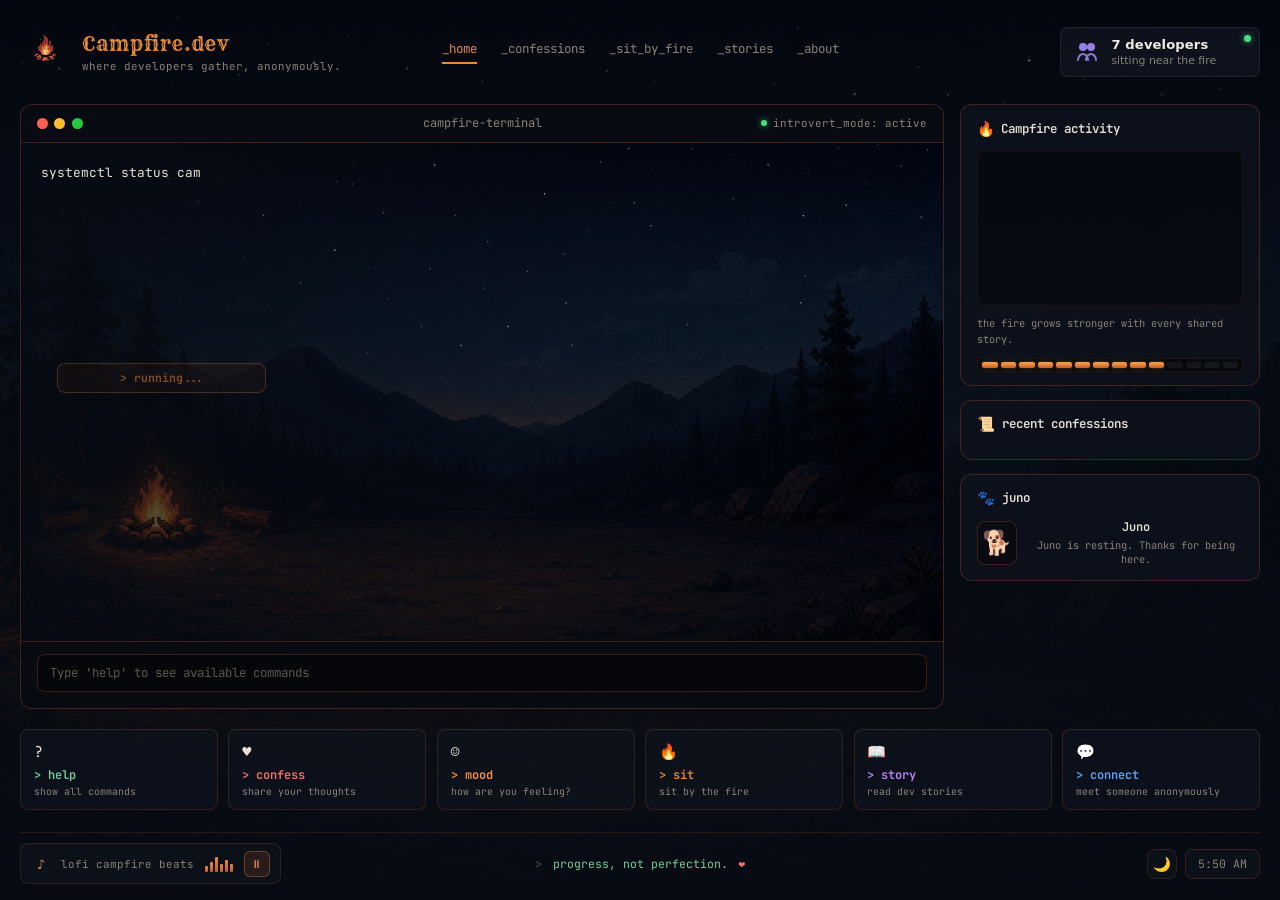
==== commit b967fd24: "Added: The UI Of the JUNO" ====
--- a/index.html
+++ b/index.html
@@ -152,16 +152,45 @@
             <span class="panel__icon" aria-hidden="true">🐾</span>
             <h2 class="panel__title">juno</h2>
           </div>
-          <div class="juno">
-            <div class="juno__avatar" aria-hidden="true">🐕</div>
-            <div>
-              <p class="juno__name">Juno</p>
-              <p class="juno__status">Juno is resting. Thanks for being here.</p>
+          <button class="juno-button" id="juno-button" type="button" disabled>
+            <div class="juno">
+              <div class="juno__avatar" aria-hidden="true">🐕</div>
+              <div>
+                <p class="juno__name">Juno</p>
+                <p class="juno__status" id="juno-status">Juno is resting. Thanks for being here.</p>
+              </div>
             </div>
-          </div>
+          </button>
         </div>
       </aside>
     </main>
+
+    <!-- Juno Terminal Modal -->
+    <div class="juno-modal" id="juno-modal" hidden>
+      <div class="juno-modal__overlay"></div>
+      <div class="juno-modal__content">
+        <div class="juno-terminal">
+          <div class="terminal__titlebar">
+            <div class="window-controls" aria-hidden="true">
+              <span class="window-controls__btn window-controls__btn--close"></span>
+              <span class="window-controls__btn window-controls__btn--min"></span>
+              <span class="window-controls__btn window-controls__btn--max"></span>
+            </div>
+            <span class="terminal__title">JunoOS v1.0</span>
+            <div class="terminal__mode">
+              <span class="status-dot status-dot--sm"></span>
+              friendship_mode: active
+            </div>
+          </div>
+
+          <div class="terminal__body">
+            <div class="juno-terminal__output" id="juno-output" aria-live="polite"></div>
+            <div class="juno-actions" id="juno-actions"></div>
+          </div>
+        </div>
+        <button class="juno-modal__close" id="juno-modal-close" type="button" aria-label="Close Juno terminal">✕</button>
+      </div>
+    </div>
 
     <section class="actions" aria-label="Quick actions">
       <button class="action-card action-card--green" type="button">
--- a/css/styles.css
+++ b/css/styles.css
@@ -17,6 +17,11 @@
   --font-display: "Rye", serif;
   --header-h: 72px;
   --footer-h: 52px;
+  --scene-w: clamp(240px, 46%, 480px);
+  --scene-h: clamp(220px, 88%, 400px);
+  --activity-logo-w: clamp(180px, 100%, 233px);
+  --activity-logo-h: clamp(108px, 24vw, 140px);
+  --brand-logo: clamp(36px, 5vw, 52px);
 }
 
 *,
@@ -58,12 +63,10 @@
   flex-direction: column;
   padding: 1rem 1.25rem 0.75rem;
   gap: 1rem;
-  background: linear-gradient(
-    to bottom,
-    rgba(8, 12, 20, 0.55) 0%,
-    rgba(8, 12, 20, 0.72) 40%,
-    rgba(8, 12, 20, 0.85) 100%
-  );
+  background: linear-gradient(to bottom,
+      rgba(8, 12, 20, 0.55) 0%,
+      rgba(8, 12, 20, 0.72) 40%,
+      rgba(8, 12, 20, 0.85) 100%);
 }
 
 /* ── Header ── */
@@ -82,8 +85,8 @@
 }
 
 .brand__logo {
-  width: 95px;
-  height: 95px;
+  width: var(--brand-logo);
+  height: var(--brand-logo);
   object-fit: contain;
   flex-shrink: 0;
   image-rendering: pixelated;
@@ -107,7 +110,80 @@
 .nav {
   display: flex;
   align-items: center;
+  justify-content: center;
   gap: 1.5rem;
+}
+
+.nav__panel {
+  display: contents;
+}
+
+.nav__panel-title {
+  display: none;
+}
+
+.nav-toggle {
+  display: none;
+  align-items: center;
+  gap: 0.5rem;
+  padding: 0.45rem 0.7rem;
+  font-family: var(--font-mono);
+  font-size: 0.72rem;
+  color: var(--ember-glow);
+  background: rgba(14, 18, 28, 0.92);
+  border: 1px solid var(--panel-border);
+  border-radius: var(--radius-sm);
+  transition: border-color 0.2s, background 0.2s;
+}
+
+.nav-toggle:hover {
+  border-color: var(--panel-border-hover);
+  background: rgba(20, 24, 34, 0.95);
+}
+
+.nav-toggle__prompt {
+  letter-spacing: 0.02em;
+}
+
+.nav-toggle__icon {
+  display: flex;
+  flex-direction: column;
+  justify-content: center;
+  gap: 4px;
+  width: 16px;
+}
+
+.nav-toggle__icon span {
+  display: block;
+  height: 2px;
+  background: var(--ember-glow);
+  border-radius: 1px;
+  transition: transform 0.2s, opacity 0.2s;
+}
+
+.nav-toggle[aria-expanded="true"] .nav-toggle__icon span:nth-child(1) {
+  transform: translateY(6px) rotate(45deg);
+}
+
+.nav-toggle[aria-expanded="true"] .nav-toggle__icon span:nth-child(2) {
+  opacity: 0;
+}
+
+.nav-toggle[aria-expanded="true"] .nav-toggle__icon span:nth-child(3) {
+  transform: translateY(-6px) rotate(-45deg);
+}
+
+.nav-backdrop {
+  display: none;
+  position: fixed;
+  inset: 0;
+  z-index: 150;
+  background: rgba(4, 6, 10, 0.72);
+  backdrop-filter: blur(3px);
+}
+
+.nav-backdrop.is-visible {
+  display: block;
 }
 
 .nav__link {
@@ -198,7 +274,7 @@
 .main {
   flex: 1;
   display: grid;
-  grid-template-columns: minmax(0, 1fr) 280px;
+  grid-template-columns: minmax(0, 1fr) 300px;
   gap: 1rem;
   min-height: 0;
 }
@@ -238,9 +314,17 @@
   border-radius: 50%;
 }
 
-.window-controls__btn--close { background: #ff5f57; }
-.window-controls__btn--min { background: #febc2e; }
-.window-controls__btn--max { background: #28c840; }
+.window-controls__btn--close {
+  background: #ff5f57;
+}
+
+.window-controls__btn--min {
+  background: #febc2e;
+}
+
+.window-controls__btn--max {
+  background: #28c840;
+}
 
 .terminal__title {
   font-size: 0.75rem;
@@ -272,15 +356,131 @@
     url("../assets/images/Campfire_BG.png") center right / cover no-repeat;
 }
 
+.terminal__scene-visual {
+  position: absolute;
+  right: 0;
+  bottom: 0;
+  width: var(--scene-w);
+  height: var(--scene-h);
+  max-width: 52%;
+  max-height: 92%;
+  pointer-events: none;
+}
+
+.terminal__scene-visual::before {
+  content: "";
+  position: absolute;
+  inset: -10% -6% -4% -28%;
+  background: radial-gradient(
+    ellipse 72% 82% at 74% 88%,
+    rgba(8, 12, 20, 0.5) 0%,
+    rgba(8, 12, 20, 0.28) 40%,
+    rgba(8, 12, 20, 0.1) 62%,
+    transparent 82%
+  );
+  filter: blur(16px);
+  z-index: 0;
+}
+
+.terminal__scene-visual::after {
+  content: "";
+  position: absolute;
+  inset: -4% -2% 0 -18%;
+  background: radial-gradient(
+    ellipse 85% 90% at 78% 90%,
+    transparent 42%,
+    rgba(6, 10, 18, 0.2) 58%,
+    rgba(6, 10, 18, 0.55) 75%,
+    rgba(6, 10, 18, 0.82) 92%
+  );
+  filter: blur(8px);
+  z-index: 2;
+  pointer-events: none;
+}
+
+.terminal__scene-img {
+  position: relative;
+  z-index: 1;
+  height: 100%;
+  width: auto;
+  max-width: 100%;
+  object-fit: contain;
+  object-position: right bottom;
+  pointer-events: none;
+  mask-image: radial-gradient(
+    ellipse 90% 94% at 80% 90%,
+    black 50%,
+    rgba(0, 0, 0, 0.88) 65%,
+    rgba(0, 0, 0, 0.5) 80%,
+    transparent 100%
+  );
+  -webkit-mask-image: radial-gradient(
+    ellipse 90% 94% at 80% 90%,
+    black 50%,
+    rgba(0, 0, 0, 0.88) 65%,
+    rgba(0, 0, 0, 0.5) 80%,
+    transparent 100%
+  );
+}
+
 .terminal__output {
   position: relative;
   z-index: 1;
   max-width: 58%;
-  padding: 1.25rem 1.25rem 1rem;
+  padding: 1.25rem 1.25rem 0.5rem;
   display: flex;
   flex-direction: column;
   gap: 0.3rem;
   line-height: 1.55;
+  min-height: 220px;
+  overflow-y: auto;
+}
+
+.terminal__run {
+  position: relative;
+  z-index: 1;
+  align-self: flex-start;
+  margin: 0 0 0.75rem 2.25rem;
+  padding: 0.4rem 3.85rem;
+  font-family: var(--font-mono);
+  font-size: 0.72rem;
+  font-weight: 600;
+  color: var(--terminal-green);
+  background: rgba(111, 207, 151, 0.08);
+  border: 1px solid rgba(111, 207, 151, 0.35);
+  border-radius: var(--radius-sm);
+  transition: background 0.2s, border-color 0.2s, opacity 0.2s;
+  display: inline-block;
+}
+
+#terminal-run-alt {
+  margin-left: 0.75rem;
+}
+
+#terminal-run-alt:hover:not(:disabled) {
+  background: rgba(111, 207, 151, 0.16);
+  border-color: rgba(111, 207, 151, 0.55);
+}
+
+#terminal-run-alt:disabled {
+  opacity: 0.55;
+  cursor: not-allowed;
+}
+
+.terminal__run:hover:not(:disabled) {
+  background: rgba(111, 207, 151, 0.16);
+  border-color: rgba(111, 207, 151, 0.55);
+}
+
+.terminal__run:disabled {
+  opacity: 0.55;
+  cursor: not-allowed;
+}
+
+.terminal__run.is-running {
+  color: var(--ember-glow);
+  border-color: rgba(232, 138, 58, 0.45);
+  background: rgba(196, 92, 42, 0.1);
 }
 
 .terminal__output p {
@@ -288,11 +488,29 @@
   word-break: break-word;
 }
 
-.t-dim { color: var(--text-dim); }
-.t-success { color: var(--terminal-green); }
-.t-comment { color: var(--text-muted); }
-.t-indent { padding-left: 0.5rem; }
-.t-arrow { color: var(--terminal-warm); }
+.t-dim {
+  color: var(--text-dim);
+}
+
+.t-success {
+  color: var(--terminal-green);
+}
+
+.t-error {
+  color: #ff6b6b;
+}
+
+.t-comment {
+  color: var(--text-muted);
+}
+
+.t-indent {
+  padding-left: 0.5rem;
+}
+
+.t-arrow {
+  color: var(--terminal-warm);
+}
 
 .cursor {
   color: var(--terminal-green);
@@ -300,7 +518,9 @@
 }
 
 @keyframes blink {
-  50% { opacity: 0; }
+  50% {
+    opacity: 0;
+  }
 }
 
 .terminal__input-row {
@@ -377,16 +597,20 @@
   align-items: center;
   justify-content: center;
   margin: 0.5rem 0 0.65rem;
-  padding: 0.75rem;
-  min-height: 88px;
+  padding: 0.5rem 0.35rem;
+  min-height: clamp(120px, 28vw, 156px);
   background: rgba(0, 0, 0, 0.35);
   border: 1px solid rgba(196, 92, 42, 0.12);
   border-radius: var(--radius-sm);
+  overflow: hidden;
 }
 
 .activity-fire__logo {
-  width: 72px;
-  height: 72px;
+  display: block;
+  width: var(--activity-logo-w);
+  height: auto;
+  max-height: var(--activity-logo-h);
+  flex-shrink: 0;
   object-fit: contain;
   image-rendering: pixelated;
   image-rendering: crisp-edges;
@@ -418,12 +642,10 @@
 }
 
 .activity-bar__seg--on {
-  background: linear-gradient(
-    to bottom,
-    #f0a050 0%,
-    var(--ember-glow) 45%,
-    var(--ember) 100%
-  );
+  background: linear-gradient(to bottom,
+      #f0a050 0%,
+      var(--ember-glow) 45%,
+      var(--ember) 100%);
   box-shadow: 0 0 4px rgba(232, 138, 58, 0.35);
 }
 
@@ -458,9 +680,17 @@
   margin-left: auto;
 }
 
-.confession__dot--green { background: #4ade80; }
-.confession__dot--orange { background: var(--ember-glow); }
-.confession__dot--blue { background: #60a5fa; }
+.confession__dot--green {
+  background: #4ade80;
+}
+
+.confession__dot--orange {
+  background: var(--ember-glow);
+}
+
+.confession__dot--blue {
+  background: #60a5fa;
+}
 
 .confession__text {
   font-size: 0.68rem;
@@ -550,12 +780,29 @@
   color: var(--text-muted);
 }
 
-.action-card--green .action-card__cmd { color: #6fcf97; }
-.action-card--red .action-card__cmd { color: #f87171; }
-.action-card--orange .action-card__cmd { color: #fb923c; }
-.action-card--amber .action-card__cmd { color: var(--ember-glow); }
-.action-card--purple .action-card__cmd { color: #c084fc; }
-.action-card--blue .action-card__cmd { color: #60a5fa; }
+.action-card--green .action-card__cmd {
+  color: #6fcf97;
+}
+
+.action-card--red .action-card__cmd {
+  color: #f87171;
+}
+
+.action-card--orange .action-card__cmd {
+  color: #fb923c;
+}
+
+.action-card--amber .action-card__cmd {
+  color: var(--ember-glow);
+}
+
+.action-card--purple .action-card__cmd {
+  color: #c084fc;
+}
+
+.action-card--blue .action-card__cmd {
+  color: #60a5fa;
+}
 
 /* ── Footer ── */
 .footer {
@@ -610,16 +857,46 @@
   animation: viz 0.75s ease-in-out infinite alternate;
 }
 
-.footer__visualizer span:nth-child(1) { height: 35%; animation-delay: 0s; }
-.footer__visualizer span:nth-child(2) { height: 60%; animation-delay: 0.08s; }
-.footer__visualizer span:nth-child(3) { height: 90%; animation-delay: 0.16s; }
-.footer__visualizer span:nth-child(4) { height: 50%; animation-delay: 0.24s; }
-.footer__visualizer span:nth-child(5) { height: 75%; animation-delay: 0.32s; }
-.footer__visualizer span:nth-child(6) { height: 45%; animation-delay: 0.4s; }
+.footer__visualizer span:nth-child(1) {
+  height: 35%;
+  animation-delay: 0s;
+}
+
+.footer__visualizer span:nth-child(2) {
+  height: 60%;
+  animation-delay: 0.08s;
+}
+
+.footer__visualizer span:nth-child(3) {
+  height: 90%;
+  animation-delay: 0.16s;
+}
+
+.footer__visualizer span:nth-child(4) {
+  height: 50%;
+  animation-delay: 0.24s;
+}
+
+.footer__visualizer span:nth-child(5) {
+  height: 75%;
+  animation-delay: 0.32s;
+}
+
+.footer__visualizer span:nth-child(6) {
+  height: 45%;
+  animation-delay: 0.4s;
+}
 
 @keyframes viz {
-  from { transform: scaleY(0.45); opacity: 0.7; }
-  to { transform: scaleY(1); opacity: 1; }
+  from {
+    transform: scaleY(0.45);
+    opacity: 0.7;
+  }
+
+  to {
+    transform: scaleY(1);
+    opacity: 1;
+  }
 }
 
 .footer__pause {
@@ -688,23 +965,100 @@
 }
 
 /* ── Responsive ── */
+@media (min-width: 1400px) {
+  :root {
+    --scene-w: clamp(320px, 44%, 540px);
+    --scene-h: clamp(280px, 90%, 440px);
+  }
+
+  .main {
+    grid-template-columns: minmax(0, 1fr) 320px;
+  }
+}
+
 @media (max-width: 1100px) {
   .header {
-    grid-template-columns: 1fr;
+    grid-template-columns: 1fr auto;
+    grid-template-areas:
+      "brand status"
+      "toggle toggle";
+    gap: 0.75rem 1rem;
+  }
+
+  .brand {
+    grid-area: brand;
+    justify-content: flex-start;
+    text-align: left;
+  }
+
+  .header-status {
+    grid-area: status;
+    justify-self: end;
+    min-width: 0;
+  }
+
+  .nav-toggle {
+    display: inline-flex;
+    grid-area: toggle;
+    justify-self: end;
+  }
+
+  .nav {
+    position: fixed;
+    top: 0;
+    right: 0;
+    z-index: 200;
+    width: min(300px, 88vw);
+    height: 100vh;
+    align-items: stretch;
+    justify-content: flex-start;
+    padding: 0;
+    transform: translateX(105%);
+    transition: transform 0.28s ease;
+  }
+
+  .nav.is-open {
+    transform: translateX(0);
+  }
+
+  .nav__panel {
+    display: flex;
+    flex-direction: column;
+    gap: 0.15rem;
+    width: 100%;
+    height: 100%;
+    padding: 1.25rem 1.25rem 2rem;
+    background: rgba(10, 14, 22, 0.98);
+    border-left: 1px solid var(--panel-border);
+    box-shadow: -8px 0 32px rgba(0, 0, 0, 0.45);
+  }
+
+  .nav__panel-title {
+    display: block;
+    font-size: 0.68rem;
+    color: var(--text-dim);
     text-align: center;
-  }
-
-  .brand {
-    justify-content: center;
-  }
-
-  .nav {
-    justify-content: center;
-    flex-wrap: wrap;
-  }
-
-  .header-status {
-    justify-self: center;
+    padding-bottom: 0.85rem;
+    margin-bottom: 0.75rem;
+    border-bottom: 1px solid var(--panel-border);
+  }
+
+  .nav__link {
+    padding: 0.75rem 0.85rem;
+    border-bottom: none;
+    border-left: 2px solid transparent;
+    border-radius: var(--radius-sm);
+    transition: background 0.2s, border-color 0.2s, color 0.2s;
+  }
+
+  .nav__link:hover {
+    background: rgba(196, 92, 42, 0.08);
+  }
+
+  .nav__link--active {
+    border-left-color: var(--ember-glow);
+    border-bottom-color: transparent;
+    background: rgba(196, 92, 42, 0.12);
   }
 
   .main {
@@ -714,15 +1068,98 @@
   .actions {
     grid-template-columns: repeat(3, 1fr);
   }
+
+  .terminal__output {
+    max-width: 62%;
+  }
+}
+
+@media (max-width: 768px) {
+  :root {
+    --scene-w: clamp(160px, 58vw, 280px);
+    --scene-h: clamp(140px, 38vh, 260px);
+    --activity-logo-w: min(100%, 220px);
+    --brand-logo: 40px;
+  }
+
+  .header {
+    grid-template-columns: 1fr auto auto;
+    grid-template-areas: "brand toggle status";
+    align-items: center;
+  }
+
+  .brand__tagline {
+    font-size: 0.62rem;
+  }
+
+  .header-status {
+    padding: 0.4rem 0.65rem;
+    gap: 0.45rem;
+  }
+
+  .header-status__count {
+    font-size: 0.72rem;
+  }
+
+  .header-status__label {
+    font-size: 0.6rem;
+  }
+
+  .terminal {
+    min-height: 340px;
+  }
+
+  .terminal__titlebar {
+    grid-template-columns: auto 1fr;
+    gap: 0.5rem;
+  }
+
+  .terminal__mode {
+    display: none;
+  }
+
+  .terminal__output {
+    max-width: 100%;
+    padding: 1rem 0.85rem 0.75rem;
+    font-size: 0.74rem;
+  }
+
+  .terminal__scene-visual {
+    max-width: 72%;
+    opacity: 0.92;
+  }
+
+  .activity-fire__logo {
+    max-width: 100%;
+  }
+
+  .footer__quote {
+    white-space: normal;
+  }
 }
 
 @media (max-width: 640px) {
   .app {
-    padding: 0.75rem;
-  }
-
-  .terminal__output {
-    max-width: 100%;
+    padding: 0.65rem;
+    gap: 0.75rem;
+  }
+
+  .header-status__icon {
+    display: none;
+  }
+
+  .header-status {
+    min-width: 0;
+  }
+
+  .terminal__scene-visual {
+    max-width: 78%;
+    max-height: 50%;
+  }
+
+  .terminal__scene-visual::before,
+  .terminal__scene-visual::after {
+    filter: blur(10px);
   }
 
   .actions {
@@ -740,4 +1177,27 @@
     justify-content: center;
     justify-self: center;
   }
-}
+
+  .footer__player-label {
+    font-size: 0.62rem;
+  }
+}
+
+@media (max-width: 400px) {
+  :root {
+    --scene-h: clamp(110px, 32vh, 180px);
+  }
+
+  .brand__name {
+    font-size: 1.05rem;
+  }
+
+  .header-status__label {
+    display: none;
+  }
+
+  .terminal__scene-visual {
+    max-width: 85%;
+    max-height: 42%;
+  }
+}
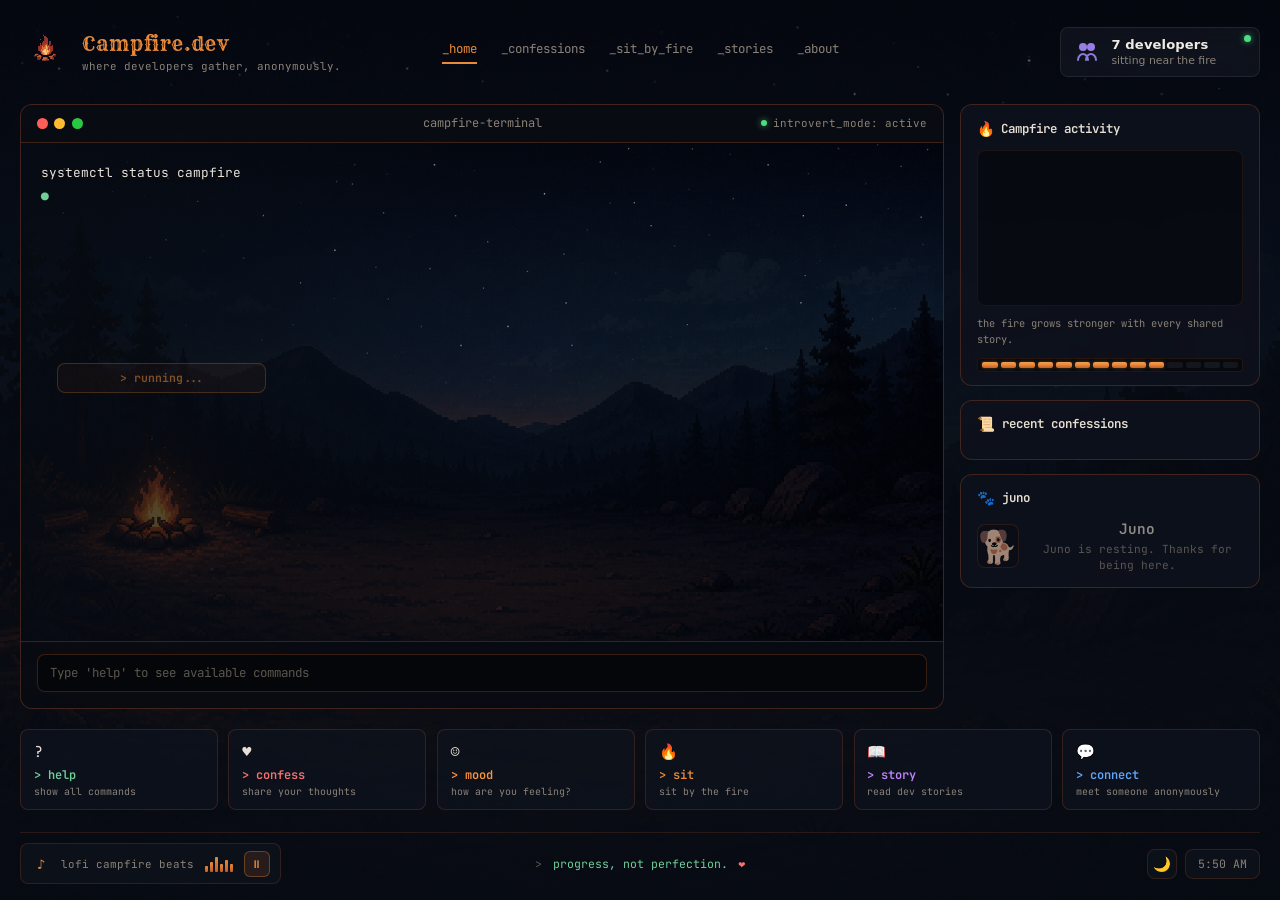
==== commit 5d802ee4: "Modified files" ====
--- a/index.html
+++ b/index.html
@@ -16,10 +16,10 @@
   <div class="app">
     <header class="header">
       <div class="brand">
-        <img class="brand__logo" src="assets/images/firelogo.png" alt="" aria-hidden="true" />
+        <img class="brand_logo" src="assets/images/firelogo.png" alt="" aria-hidden="true" />
         <div>
-          <a class="brand__name" href="#">Campfire.dev</a>
-          <p class="brand__tagline">where developers gather, anonymously.</p>
+          <a class="brand_name" href="#">Campfire.dev</a>
+          <p class="brand_tagline">where developers gather, anonymously.</p>
         </div>
       </div>
 
@@ -30,8 +30,8 @@
         aria-controls="site-nav"
         aria-label="Open navigation menu"
       >
-        <span class="nav-toggle__prompt">&gt; menu</span>
-        <span class="nav-toggle__icon" aria-hidden="true">
+        <span class="nav-toggle_prompt">&gt; menu</span>
+        <span class="nav-toggle_icon" aria-hidden="true">
           <span></span>
           <span></span>
           <span></span>
@@ -39,20 +39,20 @@
       </button>
 
       <nav class="nav" id="site-nav" aria-label="Main">
-        <div class="nav__panel">
-          <p class="nav__panel-title">campfire-nav</p>
-          <a class="nav__link nav__link--active" href="#">_home</a>
-          <a class="nav__link" href="#">_confessions</a>
-          <a class="nav__link" href="#">_sit_by_fire</a>
-          <a class="nav__link" href="#">_stories</a>
-          <a class="nav__link" href="#">_about</a>
+        <div class="nav_panel">
+          <p class="nav_panel-title">campfire-nav</p>
+          <a class="nav_link nav_link--active" href="#">_home</a>
+          <a class="nav_link" href="#">_confessions</a>
+          <a class="nav_link" href="#">_sit_by_fire</a>
+          <a class="nav_link" href="#">_stories</a>
+          <a class="nav_link" href="#">_about</a>
         </div>
       </nav>
 
       <div class="nav-backdrop" hidden aria-hidden="true"></div>
 
       <div class="header-status">
-        <span class="header-status__icon" aria-hidden="true">
+        <span class="header-status_icon" aria-hidden="true">
           <svg width="28" height="28" viewBox="0 0 28 28" fill="none" xmlns="http://www.w3.org/2000/svg">
             <circle cx="10" cy="9" r="4" fill="#a78bfa" opacity="0.9" />
             <circle cx="18" cy="9" r="4" fill="#a78bfa" opacity="0.9" />
@@ -60,104 +60,104 @@
               stroke-linecap="round" opacity="0.85" />
           </svg>
         </span>
-        <div class="header-status__text">
-          <strong class="header-status__count">7 developers</strong>
-          <span class="header-status__label">sitting near the fire</span>
-        </div>
-        <span class="header-status__dot" aria-hidden="true"></span>
+        <div class="header-status_text">
+          <strong class="header-status_count">7 developers</strong>
+          <span class="header-status_label">sitting near the fire</span>
+        </div>
+        <span class="header-status_dot" aria-hidden="true"></span>
       </div>
     </header>
 
     <main class="main">
       <section class="terminal panel" aria-label="Campfire terminal">
-        <div class="terminal__titlebar">
+        <div class="terminal_titlebar">
           <div class="window-controls" aria-hidden="true">
-            <span class="window-controls__btn window-controls__btn--close"></span>
-            <span class="window-controls__btn window-controls__btn--min"></span>
-            <span class="window-controls__btn window-controls__btn--max"></span>
-          </div>
-          <span class="terminal__title">campfire-terminal</span>
-          <div class="terminal__mode">
+            <span class="window-controls_btn window-controls_btn--close"></span>
+            <span class="window-controls_btn window-controls_btn--min"></span>
+            <span class="window-controls_btn window-controls_btn--max"></span>
+          </div>
+          <span class="terminal_title">campfire-terminal</span>
+          <div class="terminal_mode">
             <span class="status-dot status-dot--sm"></span>
             introvert_mode: active
           </div>
         </div>
 
-        <div class="terminal__body">
-          <div class="terminal__scene" aria-hidden="true">
-            <!-- <div class="terminal__scene-visual">
+        <div class="terminal_body">
+          <div class="terminal_scene" aria-hidden="true">
+            <!-- <div class="terminal_scene-visual">
               <img
-                class="terminal__scene-img"
+                class="terminal_scene-img"
                 src="assets/images/sitting_campfire.png"
                 alt=""
               />
             </div> -->
           </div>
-          <div class="terminal__output" id="terminal-output" aria-live="polite"></div>
-          <button class="terminal__run" id="terminal-run" type="button">&gt; continue</button>
-        </div>
-
-        <div class="terminal__input-row">
-          <input class="terminal__input" type="text" placeholder="Type 'help' to see available commands"
+          <div class="terminal_output" id="terminal-output" aria-live="polite"></div>
+          <button class="terminal_run" id="terminal-run" type="button">&gt; continue</button>
+        </div>
+
+        <div class="terminal_input-row">
+          <input class="terminal_input" type="text" placeholder="Type 'help' to see available commands"
             aria-label="Terminal command input" />
         </div>
       </section>
 
       <aside class="sidebar">
         <div class="panel panel--activity">
-          <div class="panel__header panel__header--activity">
-            <span class="panel__icon" aria-hidden="true">🔥</span>
+          <div class="panel_header panel_header--activity">
+            <span class="panel_icon" aria-hidden="true">🔥</span>
             <!-- <img
-              class="activity-header__logo"
+              class="activity-header_logo"
               src="assets/images/firelogo.png"
               alt=""
               width="18"
               height="18"
               aria-hidden="true"
             /> -->
-            <h2 class="panel__title">Campfire activity</h2>
+            <h2 class="panel_title">Campfire activity</h2>
           </div>
           <div class="activity-visual">
-            <img class="activity-fire__logo" src="assets/images/campfirelogo.png" alt="" aria-hidden="true" />
-          </div>
-          <p class="panel__caption">the fire grows stronger with every shared story.</p>
+            <img class="activity-fire_logo" src="assets/images/campfirelogo.png" alt="" aria-hidden="true" />
+          </div>
+          <p class="panel_caption">the fire grows stronger with every shared story.</p>
           <div class="activity-bar" role="progressbar" aria-valuenow="10" aria-valuemin="0" aria-valuemax="14"
             aria-label="Campfire activity">
-            <span class="activity-bar__seg activity-bar__seg--on"></span>
-            <span class="activity-bar__seg activity-bar__seg--on"></span>
-            <span class="activity-bar__seg activity-bar__seg--on"></span>
-            <span class="activity-bar__seg activity-bar__seg--on"></span>
-            <span class="activity-bar__seg activity-bar__seg--on"></span>
-            <span class="activity-bar__seg activity-bar__seg--on"></span>
-            <span class="activity-bar__seg activity-bar__seg--on"></span>
-            <span class="activity-bar__seg activity-bar__seg--on"></span>
-            <span class="activity-bar__seg activity-bar__seg--on"></span>
-            <span class="activity-bar__seg activity-bar__seg--on"></span>
-            <span class="activity-bar__seg"></span>
-            <span class="activity-bar__seg"></span>
-            <span class="activity-bar__seg"></span>
-            <span class="activity-bar__seg"></span>
+            <span class="activity-bar_seg activity-bar_seg--on"></span>
+            <span class="activity-bar_seg activity-bar_seg--on"></span>
+            <span class="activity-bar_seg activity-bar_seg--on"></span>
+            <span class="activity-bar_seg activity-bar_seg--on"></span>
+            <span class="activity-bar_seg activity-bar_seg--on"></span>
+            <span class="activity-bar_seg activity-bar_seg--on"></span>
+            <span class="activity-bar_seg activity-bar_seg--on"></span>
+            <span class="activity-bar_seg activity-bar_seg--on"></span>
+            <span class="activity-bar_seg activity-bar_seg--on"></span>
+            <span class="activity-bar_seg activity-bar_seg--on"></span>
+            <span class="activity-bar_seg"></span>
+            <span class="activity-bar_seg"></span>
+            <span class="activity-bar_seg"></span>
+            <span class="activity-bar_seg"></span>
           </div>
         </div>
 
         <div class="panel panel--confessions">
-          <div class="panel__header">
-            <span class="panel__icon" aria-hidden="true">📜</span>
-            <h2 class="panel__title">recent confessions</h2>
+          <div class="panel_header">
+            <span class="panel_icon" aria-hidden="true">📜</span>
+            <h2 class="panel_title">recent confessions</h2>
           </div>
         </div>
 
         <div class="panel panel--juno">
-          <div class="panel__header">
-            <span class="panel__icon" aria-hidden="true">🐾</span>
-            <h2 class="panel__title">juno</h2>
+          <div class="panel_header">
+            <span class="panel_icon" aria-hidden="true">🐾</span>
+            <h2 class="panel_title">juno</h2>
           </div>
           <button class="juno-button" id="juno-button" type="button" disabled>
             <div class="juno">
-              <div class="juno__avatar" aria-hidden="true">🐕</div>
+              <div class="juno_avatar" aria-hidden="true">🐕</div>
               <div>
-                <p class="juno__name">Juno</p>
-                <p class="juno__status" id="juno-status">Juno is resting. Thanks for being here.</p>
+                <p class="juno_name">Juno</p>
+                <p class="juno_status" id="juno-status">Juno is resting. Thanks for being here.</p>
               </div>
             </div>
           </button>
@@ -167,84 +167,84 @@
 
     <!-- Juno Terminal Modal -->
     <div class="juno-modal" id="juno-modal" hidden>
-      <div class="juno-modal__overlay"></div>
-      <div class="juno-modal__content">
+      <div class="juno-modal_overlay"></div>
+      <div class="juno-modal_content">
         <div class="juno-terminal">
-          <div class="terminal__titlebar">
+          <div class="terminal_titlebar">
             <div class="window-controls" aria-hidden="true">
-              <span class="window-controls__btn window-controls__btn--close"></span>
-              <span class="window-controls__btn window-controls__btn--min"></span>
-              <span class="window-controls__btn window-controls__btn--max"></span>
+              <span class="window-controls_btn window-controls_btn--close"></span>
+              <span class="window-controls_btn window-controls_btn--min"></span>
+              <span class="window-controls_btn window-controls_btn--max"></span>
             </div>
-            <span class="terminal__title">JunoOS v1.0</span>
-            <div class="terminal__mode">
+            <span class="terminal_title">JunoOS v1.0</span>
+            <div class="terminal_mode">
               <span class="status-dot status-dot--sm"></span>
               friendship_mode: active
             </div>
           </div>
 
-          <div class="terminal__body">
-            <div class="juno-terminal__output" id="juno-output" aria-live="polite"></div>
+          <div class="terminal_body">
+            <div class="juno-terminal_output" id="juno-output" aria-live="polite"></div>
             <div class="juno-actions" id="juno-actions"></div>
           </div>
         </div>
-        <button class="juno-modal__close" id="juno-modal-close" type="button" aria-label="Close Juno terminal">✕</button>
+        <button class="juno-modal_close" id="juno-modal-close" type="button" aria-label="Close Juno terminal">✕</button>
       </div>
     </div>
 
     <section class="actions" aria-label="Quick actions">
       <button class="action-card action-card--green" type="button">
-        <span class="action-card__icon" aria-hidden="true">?</span>
-        <span class="action-card__cmd">&gt; help</span>
-        <span class="action-card__desc">show all commands</span>
+        <span class="action-card_icon" aria-hidden="true">?</span>
+        <span class="action-card_cmd">&gt; help</span>
+        <span class="action-card_desc">show all commands</span>
       </button>
       <button class="action-card action-card--red" type="button">
-        <span class="action-card__icon" aria-hidden="true">♥</span>
-        <span class="action-card__cmd">&gt; confess</span>
-        <span class="action-card__desc">share your thoughts</span>
+        <span class="action-card_icon" aria-hidden="true">♥</span>
+        <span class="action-card_cmd">&gt; confess</span>
+        <span class="action-card_desc">share your thoughts</span>
       </button>
       <button class="action-card action-card--orange" type="button">
-        <span class="action-card__icon" aria-hidden="true">☺</span>
-        <span class="action-card__cmd">&gt; mood</span>
-        <span class="action-card__desc">how are you feeling?</span>
+        <span class="action-card_icon" aria-hidden="true">☺</span>
+        <span class="action-card_cmd">&gt; mood</span>
+        <span class="action-card_desc">how are you feeling?</span>
       </button>
       <button class="action-card action-card--amber" type="button">
-        <span class="action-card__icon" aria-hidden="true">🔥</span>
-        <span class="action-card__cmd">&gt; sit</span>
-        <span class="action-card__desc">sit by the fire</span>
+        <span class="action-card_icon" aria-hidden="true">🔥</span>
+        <span class="action-card_cmd">&gt; sit</span>
+        <span class="action-card_desc">sit by the fire</span>
       </button>
       <button class="action-card action-card--purple" type="button">
-        <span class="action-card__icon" aria-hidden="true">📖</span>
-        <span class="action-card__cmd">&gt; story</span>
-        <span class="action-card__desc">read dev stories</span>
+        <span class="action-card_icon" aria-hidden="true">📖</span>
+        <span class="action-card_cmd">&gt; story</span>
+        <span class="action-card_desc">read dev stories</span>
       </button>
       <button class="action-card action-card--blue" type="button">
-        <span class="action-card__icon" aria-hidden="true">💬</span>
-        <span class="action-card__cmd">&gt; connect</span>
-        <span class="action-card__desc">meet someone anonymously</span>
+        <span class="action-card_icon" aria-hidden="true">💬</span>
+        <span class="action-card_cmd">&gt; connect</span>
+        <span class="action-card_desc">meet someone anonymously</span>
       </button>
     </section>
 
     <footer class="footer">
-      <div class="footer__player">
-        <span class="footer__note" aria-hidden="true">♪</span>
-        <span class="footer__player-label">lofi campfire beats</span>
-        <span class="footer__visualizer" aria-hidden="true">
+      <div class="footer_player">
+        <span class="footer_note" aria-hidden="true">♪</span>
+        <span class="footer_player-label">lofi campfire beats</span>
+        <span class="footer_visualizer" aria-hidden="true">
           <span></span><span></span><span></span><span></span><span></span><span></span>
         </span>
-        <button class="footer__pause" type="button" aria-label="Pause music">
+        <button class="footer_pause" type="button" aria-label="Pause music">
           <span aria-hidden="true">⏸</span>
         </button>
       </div>
 
-      <p class="footer__quote">
-        <span class="footer__quote-prompt">&gt;</span> progress, not perfection.
-        <span class="footer__heart" aria-hidden="true">❤</span>
+      <p class="footer_quote">
+        <span class="footer_quote-prompt">&gt;</span> progress, not perfection.
+        <span class="footer_heart" aria-hidden="true">❤</span>
       </p>
 
-      <div class="footer__clock">
-        <span class="footer__moon" aria-hidden="true">🌙</span>
-        <time class="footer__time" id="clock">11:47 PM</time>
+      <div class="footer_clock">
+        <span class="footer_moon" aria-hidden="true">🌙</span>
+        <time class="footer_time" id="clock">11:47 PM</time>
       </div>
     </footer>
   </div>
--- a/css/styles.css
+++ b/css/styles.css
@@ -84,7 +84,7 @@
   gap: 0.65rem;
 }
 
-.brand__logo {
+.brand_logo {
   width: var(--brand-logo);
   height: var(--brand-logo);
   object-fit: contain;
@@ -93,7 +93,7 @@
   image-rendering: crisp-edges;
 }
 
-.brand__name {
+.brand_name {
   display: block;
   font-family: var(--font-display);
   font-size: 1.25rem;
@@ -101,7 +101,7 @@
   color: var(--ember-glow);
 }
 
-.brand__tagline {
+.brand_tagline {
   font-size: 0.68rem;
   color: var(--text-muted);
   margin-top: 0.15rem;
@@ -114,11 +114,11 @@
   gap: 1.5rem;
 }
 
-.nav__panel {
+.nav_panel {
   display: contents;
 }
 
-.nav__panel-title {
+.nav_panel-title {
   display: none;
 }
 
@@ -141,11 +141,11 @@
   background: rgba(20, 24, 34, 0.95);
 }
 
-.nav-toggle__prompt {
+.nav-toggle_prompt {
   letter-spacing: 0.02em;
 }
 
-.nav-toggle__icon {
+.nav-toggle_icon {
   display: flex;
   flex-direction: column;
   justify-content: center;
@@ -153,7 +153,7 @@
   width: 16px;
 }
 
-.nav-toggle__icon span {
+.nav-toggle_icon span {
   display: block;
   height: 2px;
   background: var(--ember-glow);
@@ -161,15 +161,15 @@
   transition: transform 0.2s, opacity 0.2s;
 }
 
-.nav-toggle[aria-expanded="true"] .nav-toggle__icon span:nth-child(1) {
+.nav-toggle[aria-expanded="true"] .nav-toggle_icon span:nth-child(1) {
   transform: translateY(6px) rotate(45deg);
 }
 
-.nav-toggle[aria-expanded="true"] .nav-toggle__icon span:nth-child(2) {
+.nav-toggle[aria-expanded="true"] .nav-toggle_icon span:nth-child(2) {
   opacity: 0;
 }
 
-.nav-toggle[aria-expanded="true"] .nav-toggle__icon span:nth-child(3) {
+.nav-toggle[aria-expanded="true"] .nav-toggle_icon span:nth-child(3) {
   transform: translateY(-6px) rotate(-45deg);
 }
 
@@ -186,7 +186,7 @@
   display: block;
 }
 
-.nav__link {
+.nav_link {
   font-size: 0.78rem;
   color: var(--text-muted);
   padding-bottom: 0.35rem;
@@ -194,11 +194,11 @@
   transition: color 0.2s, border-color 0.2s;
 }
 
-.nav__link:hover {
+.nav_link:hover {
   color: var(--text);
 }
 
-.nav__link--active {
+.nav_link--active {
   color: var(--ember-glow);
   border-bottom-color: var(--ember-glow);
 }
@@ -217,21 +217,21 @@
   backdrop-filter: blur(10px);
 }
 
-.header-status__icon {
+.header-status_icon {
   display: flex;
   align-items: center;
   justify-content: center;
   flex-shrink: 0;
 }
 
-.header-status__text {
+.header-status_text {
   display: flex;
   flex-direction: column;
   gap: 0.1rem;
   line-height: 1.2;
 }
 
-.header-status__count {
+.header-status_count {
   font-family: var(--font-sans);
   font-size: 0.82rem;
   font-weight: 600;
@@ -239,13 +239,13 @@
   letter-spacing: 0.01em;
 }
 
-.header-status__label {
+.header-status_label {
   font-family: var(--font-sans);
   font-size: 0.68rem;
   color: var(--text-muted);
 }
 
-.header-status__dot {
+.header-status_dot {
   position: absolute;
   top: 0.45rem;
   right: 0.5rem;
@@ -294,7 +294,7 @@
   overflow: hidden;
 }
 
-.terminal__titlebar {
+.terminal_titlebar {
   display: grid;
   grid-template-columns: 1fr auto 1fr;
   align-items: center;
@@ -308,31 +308,31 @@
   gap: 0.4rem;
 }
 
-.window-controls__btn {
+.window-controls_btn {
   width: 11px;
   height: 11px;
   border-radius: 50%;
 }
 
-.window-controls__btn--close {
+.window-controls_btn--close {
   background: #ff5f57;
 }
 
-.window-controls__btn--min {
+.window-controls_btn--min {
   background: #febc2e;
 }
 
-.window-controls__btn--max {
+.window-controls_btn--max {
   background: #28c840;
 }
 
-.terminal__title {
+.terminal_title {
   font-size: 0.75rem;
   color: var(--text-muted);
   text-align: center;
 }
 
-.terminal__mode {
+.terminal_mode {
   justify-self: end;
   display: flex;
   align-items: center;
@@ -341,14 +341,14 @@
   color: var(--text-muted);
 }
 
-.terminal__body {
+.terminal_body {
   position: relative;
   flex: 1;
   min-height: 300px;
   overflow: hidden;
 }
 
-.terminal__scene {
+.terminal_scene {
   position: absolute;
   inset: 0;
   background:
@@ -356,7 +356,7 @@
     url("../assets/images/Campfire_BG.png") center right / cover no-repeat;
 }
 
-.terminal__scene-visual {
+.terminal_scene-visual {
   position: absolute;
   right: 0;
   bottom: 0;
@@ -367,7 +367,7 @@
   pointer-events: none;
 }
 
-.terminal__scene-visual::before {
+.terminal_scene-visual::before {
   content: "";
   position: absolute;
   inset: -10% -6% -4% -28%;
@@ -382,7 +382,7 @@
   z-index: 0;
 }
 
-.terminal__scene-visual::after {
+.terminal_scene-visual::after {
   content: "";
   position: absolute;
   inset: -4% -2% 0 -18%;
@@ -398,7 +398,7 @@
   pointer-events: none;
 }
 
-.terminal__scene-img {
+.terminal_scene-img {
   position: relative;
   z-index: 1;
   height: 100%;
@@ -423,7 +423,7 @@
   );
 }
 
-.terminal__output {
+.terminal_output {
   position: relative;
   z-index: 1;
   max-width: 58%;
@@ -436,7 +436,7 @@
   overflow-y: auto;
 }
 
-.terminal__run {
+.terminal_run {
   position: relative;
   z-index: 1;
   align-self: flex-start;
@@ -467,23 +467,23 @@
   cursor: not-allowed;
 }
 
-.terminal__run:hover:not(:disabled) {
+.terminal_run:hover:not(:disabled) {
   background: rgba(111, 207, 151, 0.16);
   border-color: rgba(111, 207, 151, 0.55);
 }
 
-.terminal__run:disabled {
+.terminal_run:disabled {
   opacity: 0.55;
   cursor: not-allowed;
 }
 
-.terminal__run.is-running {
+.terminal_run.is-running {
   color: var(--ember-glow);
   border-color: rgba(232, 138, 58, 0.45);
   background: rgba(196, 92, 42, 0.1);
 }
 
-.terminal__output p {
+.terminal_output p {
   white-space: pre-wrap;
   word-break: break-word;
 }
@@ -523,13 +523,13 @@
   }
 }
 
-.terminal__input-row {
+.terminal_input-row {
   padding: 0.75rem 1rem 1rem;
   border-top: 1px solid var(--panel-border);
   background: rgba(0, 0, 0, 0.35);
 }
 
-.terminal__input {
+.terminal_input {
   width: 100%;
   padding: 0.6rem 0.75rem;
   font-family: var(--font-mono);
@@ -541,11 +541,11 @@
   outline: none;
 }
 
-.terminal__input::placeholder {
+.terminal_input::placeholder {
   color: var(--text-dim);
 }
 
-.terminal__input:focus {
+.terminal_input:focus {
   border-color: var(--panel-border-hover);
 }
 
@@ -556,18 +556,18 @@
   gap: 0.85rem;
 }
 
-.panel__header {
+.panel_header {
   display: flex;
   align-items: center;
   gap: 0.45rem;
   margin-bottom: 0.75rem;
 }
 
-.panel__icon {
+.panel_icon {
   font-size: 0.9rem;
 }
 
-.panel__title {
+.panel_title {
   font-size: 0.78rem;
   font-weight: 600;
   color: var(--text);
@@ -579,11 +579,11 @@
   padding: 0.85rem 1rem;
 }
 
-.panel__header--activity {
+.panel_header--activity {
   gap: 0.35rem;
 }
 
-.activity-header__logo {
+.activity-header_logo {
   width: 18px;
   height: 18px;
   object-fit: contain;
@@ -605,7 +605,7 @@
   overflow: hidden;
 }
 
-.activity-fire__logo {
+.activity-fire_logo {
   display: block;
   width: var(--activity-logo-w);
   height: auto;
@@ -616,7 +616,7 @@
   image-rendering: crisp-edges;
 }
 
-.panel__caption {
+.panel_caption {
   font-size: 0.65rem;
   color: var(--text-muted);
   line-height: 1.5;
@@ -634,14 +634,14 @@
   border-radius: 4px;
 }
 
-.activity-bar__seg {
+.activity-bar_seg {
   flex: 1;
   min-width: 0;
   border-radius: 2px;
   background: rgba(255, 255, 255, 0.06);
 }
 
-.activity-bar__seg--on {
+.activity-bar_seg--on {
   background: linear-gradient(to bottom,
       #f0a050 0%,
       var(--ember-glow) 45%,
@@ -656,56 +656,56 @@
   gap: 0.75rem;
 }
 
-.confession__meta {
+.confession_meta {
   display: flex;
   align-items: center;
   gap: 0.4rem;
   margin-bottom: 0.2rem;
 }
 
-.confession__user {
+.confession_user {
   font-size: 0.72rem;
   color: var(--ember-glow);
 }
 
-.confession__time {
+.confession_time {
   font-size: 0.62rem;
   color: var(--text-dim);
 }
 
-.confession__dot {
+.confession_dot {
   width: 6px;
   height: 6px;
   border-radius: 50%;
   margin-left: auto;
 }
 
-.confession__dot--green {
+.confession_dot--green {
   background: #4ade80;
 }
 
-.confession__dot--orange {
+.confession_dot--orange {
   background: var(--ember-glow);
 }
 
-.confession__dot--blue {
+.confession_dot--blue {
   background: #60a5fa;
 }
 
-.confession__text {
+.confession_text {
   font-size: 0.68rem;
   color: var(--text-muted);
   line-height: 1.45;
 }
 
-.panel__link {
+.panel_link {
   display: inline-block;
   margin-top: 0.65rem;
   font-size: 0.68rem;
   color: var(--ember-glow);
 }
 
-.panel__link:hover {
+.panel_link:hover {
   text-decoration: underline;
 }
 
@@ -715,7 +715,7 @@
   gap: 0.75rem;
 }
 
-.juno__avatar {
+.juno_avatar {
   width: 44px;
   height: 44px;
   display: flex;
@@ -727,13 +727,13 @@
   border-radius: var(--radius-sm);
 }
 
-.juno__name {
+.juno_name {
   font-size: 0.75rem;
   font-weight: 600;
   margin-bottom: 0.15rem;
 }
 
-.juno__status {
+.juno_status {
   font-size: 0.65rem;
   color: var(--text-muted);
   line-height: 1.4;
@@ -765,42 +765,42 @@
   transform: translateY(-2px);
 }
 
-.action-card__icon {
+.action-card_icon {
   font-size: 0.95rem;
   margin-bottom: 0.15rem;
 }
 
-.action-card__cmd {
+.action-card_cmd {
   font-size: 0.75rem;
   font-weight: 600;
 }
 
-.action-card__desc {
+.action-card_desc {
   font-size: 0.62rem;
   color: var(--text-muted);
 }
 
-.action-card--green .action-card__cmd {
+.action-card--green .action-card_cmd {
   color: #6fcf97;
 }
 
-.action-card--red .action-card__cmd {
+.action-card--red .action-card_cmd {
   color: #f87171;
 }
 
-.action-card--orange .action-card__cmd {
+.action-card--orange .action-card_cmd {
   color: #fb923c;
 }
 
-.action-card--amber .action-card__cmd {
+.action-card--amber .action-card_cmd {
   color: var(--ember-glow);
 }
 
-.action-card--purple .action-card__cmd {
+.action-card--purple .action-card_cmd {
   color: #c084fc;
 }
 
-.action-card--blue .action-card__cmd {
+.action-card--blue .action-card_cmd {
   color: #60a5fa;
 }
 
@@ -815,7 +815,7 @@
   border-top: 1px solid rgba(196, 92, 42, 0.18);
 }
 
-.footer__player {
+.footer_player {
   justify-self: start;
   display: inline-flex;
   align-items: center;
@@ -826,7 +826,7 @@
   border-radius: var(--radius-sm);
 }
 
-.footer__note {
+.footer_note {
   display: flex;
   align-items: center;
   justify-content: center;
@@ -836,13 +836,13 @@
   color: var(--ember-glow);
 }
 
-.footer__player-label {
+.footer_player-label {
   font-size: 0.68rem;
   color: var(--text-muted);
   white-space: nowrap;
 }
 
-.footer__visualizer {
+.footer_visualizer {
   display: flex;
   align-items: flex-end;
   gap: 2px;
@@ -850,39 +850,39 @@
   padding: 0 0.15rem;
 }
 
-.footer__visualizer span {
+.footer_visualizer span {
   width: 3px;
   background: linear-gradient(to top, var(--ember), var(--ember-glow));
   border-radius: 1px;
   animation: viz 0.75s ease-in-out infinite alternate;
 }
 
-.footer__visualizer span:nth-child(1) {
+.footer_visualizer span:nth-child(1) {
   height: 35%;
   animation-delay: 0s;
 }
 
-.footer__visualizer span:nth-child(2) {
+.footer_visualizer span:nth-child(2) {
   height: 60%;
   animation-delay: 0.08s;
 }
 
-.footer__visualizer span:nth-child(3) {
+.footer_visualizer span:nth-child(3) {
   height: 90%;
   animation-delay: 0.16s;
 }
 
-.footer__visualizer span:nth-child(4) {
+.footer_visualizer span:nth-child(4) {
   height: 50%;
   animation-delay: 0.24s;
 }
 
-.footer__visualizer span:nth-child(5) {
+.footer_visualizer span:nth-child(5) {
   height: 75%;
   animation-delay: 0.32s;
 }
 
-.footer__visualizer span:nth-child(6) {
+.footer_visualizer span:nth-child(6) {
   height: 45%;
   animation-delay: 0.4s;
 }
@@ -899,7 +899,7 @@
   }
 }
 
-.footer__pause {
+.footer_pause {
   display: flex;
   align-items: center;
   justify-content: center;
@@ -913,35 +913,35 @@
   transition: background 0.2s;
 }
 
-.footer__pause:hover {
+.footer_pause:hover {
   background: rgba(196, 92, 42, 0.28);
 }
 
-.footer__quote {
+.footer_quote {
   font-size: 0.72rem;
   color: var(--terminal-green);
   text-align: center;
   white-space: nowrap;
 }
 
-.footer__quote-prompt {
+.footer_quote-prompt {
   color: var(--text-dim);
   margin-right: 0.25rem;
 }
 
-.footer__heart {
+.footer_heart {
   color: #f87171;
   margin-left: 0.2rem;
 }
 
-.footer__clock {
+.footer_clock {
   justify-self: end;
   display: inline-flex;
   align-items: center;
   gap: 0.5rem;
 }
 
-.footer__moon {
+.footer_moon {
   display: flex;
   align-items: center;
   justify-content: center;
@@ -953,7 +953,7 @@
   border-radius: var(--radius-sm);
 }
 
-.footer__time {
+.footer_time {
   display: inline-flex;
   align-items: center;
   padding: 0.4rem 0.75rem;
@@ -1021,7 +1021,7 @@
     transform: translateX(0);
   }
 
-  .nav__panel {
+  .nav_panel {
     display: flex;
     flex-direction: column;
     gap: 0.15rem;
@@ -1033,7 +1033,7 @@
     box-shadow: -8px 0 32px rgba(0, 0, 0, 0.45);
   }
 
-  .nav__panel-title {
+  .nav_panel-title {
     display: block;
     font-size: 0.68rem;
     color: var(--text-dim);
@@ -1043,7 +1043,7 @@
     border-bottom: 1px solid var(--panel-border);
   }
 
-  .nav__link {
+  .nav_link {
     padding: 0.75rem 0.85rem;
     border-bottom: none;
     border-left: 2px solid transparent;
@@ -1051,11 +1051,11 @@
     transition: background 0.2s, border-color 0.2s, color 0.2s;
   }
 
-  .nav__link:hover {
+  .nav_link:hover {
     background: rgba(196, 92, 42, 0.08);
   }
 
-  .nav__link--active {
+  .nav_link--active {
     border-left-color: var(--ember-glow);
     border-bottom-color: transparent;
     background: rgba(196, 92, 42, 0.12);
@@ -1069,7 +1069,7 @@
     grid-template-columns: repeat(3, 1fr);
   }
 
-  .terminal__output {
+  .terminal_output {
     max-width: 62%;
   }
 }
@@ -1088,7 +1088,7 @@
     align-items: center;
   }
 
-  .brand__tagline {
+  .brand_tagline {
     font-size: 0.62rem;
   }
 
@@ -1097,11 +1097,11 @@
     gap: 0.45rem;
   }
 
-  .header-status__count {
+  .header-status_count {
     font-size: 0.72rem;
   }
 
-  .header-status__label {
+  .header-status_label {
     font-size: 0.6rem;
   }
 
@@ -1109,31 +1109,31 @@
     min-height: 340px;
   }
 
-  .terminal__titlebar {
+  .terminal_titlebar {
     grid-template-columns: auto 1fr;
     gap: 0.5rem;
   }
 
-  .terminal__mode {
+  .terminal_mode {
     display: none;
   }
 
-  .terminal__output {
+  .terminal_output {
     max-width: 100%;
     padding: 1rem 0.85rem 0.75rem;
     font-size: 0.74rem;
   }
 
-  .terminal__scene-visual {
+  .terminal_scene-visual {
     max-width: 72%;
     opacity: 0.92;
   }
 
-  .activity-fire__logo {
+  .activity-fire_logo {
     max-width: 100%;
   }
 
-  .footer__quote {
+  .footer_quote {
     white-space: normal;
   }
 }
@@ -1144,7 +1144,7 @@
     gap: 0.75rem;
   }
 
-  .header-status__icon {
+  .header-status_icon {
     display: none;
   }
 
@@ -1152,13 +1152,13 @@
     min-width: 0;
   }
 
-  .terminal__scene-visual {
+  .terminal_scene-visual {
     max-width: 78%;
     max-height: 50%;
   }
 
-  .terminal__scene-visual::before,
-  .terminal__scene-visual::after {
+  .terminal_scene-visual::before,
+  .terminal_scene-visual::after {
     filter: blur(10px);
   }
 
@@ -1172,13 +1172,13 @@
     gap: 0.5rem;
   }
 
-  .footer__player,
-  .footer__clock {
+  .footer_player,
+  .footer_clock {
     justify-content: center;
     justify-self: center;
   }
 
-  .footer__player-label {
+  .footer_player-label {
     font-size: 0.62rem;
   }
 }
@@ -1188,16 +1188,173 @@
     --scene-h: clamp(110px, 32vh, 180px);
   }
 
-  .brand__name {
+  .brand_name {
     font-size: 1.05rem;
   }
 
-  .header-status__label {
+  .header-status_label {
     display: none;
   }
 
-  .terminal__scene-visual {
+  .terminal_scene-visual {
     max-width: 85%;
     max-height: 42%;
   }
-}+}
+
+/* ── Juno Terminal ── */
+.juno-button {
+  background: none;
+  border: none;
+  padding: 0;
+  cursor: pointer;
+  transition: transform 0.2s, opacity 0.2s;
+}
+
+.juno-button:hover {
+  transform: scale(1.02);
+}
+
+.juno-button:disabled {
+  opacity: 0.6;
+  cursor: not-allowed;
+}
+
+.juno {
+  display: flex;
+  align-items: center;
+  gap: 0.75rem;
+}
+
+.juno_avatar {
+  font-size: 2rem;
+  display: flex;
+  align-items: center;
+  justify-content: center;
+}
+
+.juno_name {
+  font-size: 0.9rem;
+  font-weight: 600;
+  color: var(--text);
+}
+
+.juno_status {
+  font-size: 0.7rem;
+  color: var(--text-muted);
+  margin-top: 0.25rem;
+}
+
+/* Juno Modal */
+.juno-modal {
+  position: fixed;
+  top: 0;
+  left: 0;
+  right: 0;
+  bottom: 0;
+  display: flex;
+  align-items: center;
+  justify-content: center;
+  z-index: 1000;
+}
+
+.juno-modal[hidden] {
+  display: none;
+}
+
+.juno-modal_overlay {
+  position: absolute;
+  top: 0;
+  left: 0;
+  right: 0;
+  bottom: 0;
+  background: rgba(0, 0, 0, 0.7);
+  backdrop-filter: blur(2px);
+}
+
+.juno-modal_content {
+  position: relative;
+  z-index: 1001;
+  width: 90%;
+  max-width: 600px;
+  max-height: 80vh;
+  border-radius: var(--radius);
+  overflow: hidden;
+}
+
+.juno-terminal {
+  display: flex;
+  flex-direction: column;
+  background: var(--panel);
+  border: 1px solid var(--panel-border);
+  height: 100%;
+}
+
+.juno-terminal_output {
+  flex: 1;
+  overflow-y: auto;
+  padding: 1rem 1.25rem;
+  font-size: 0.75rem;
+  line-height: 1.6;
+  white-space: pre-wrap;
+  word-break: break-word;
+}
+
+.juno-terminal_output p {
+  margin-bottom: 0.5rem;
+}
+
+.juno-actions {
+  display: flex;
+  flex-wrap: wrap;
+  gap: 0.75rem;
+  padding: 1rem 1.25rem;
+  border-top: 1px solid var(--panel-border);
+  background: rgba(0, 0, 0, 0.2);
+}
+
+.juno-action-btn {
+  padding: 0.4rem 2rem;
+  font-family: var(--font-mono);
+  font-size: 0.7rem;
+  font-weight: 600;
+  color: var(--terminal-green);
+  background: rgba(111, 207, 151, 0.08);
+  border: 1px solid rgba(111, 207, 151, 0.35);
+  border-radius: var(--radius-sm);
+  cursor: pointer;
+  transition: all 0.2s;
+}
+
+.juno-action-btn:hover {
+  background: rgba(111, 207, 151, 0.16);
+  border-color: rgba(111, 207, 151, 0.55);
+}
+
+.juno-action-btn:active {
+  transform: scale(0.98);
+}
+
+.juno-modal_close {
+  position: absolute;
+  top: 3rem;
+  right: 1rem;
+  width: 2rem;
+  height: 2rem;
+  display: flex;
+  align-items: center;
+  justify-content: center;
+  background: rgba(0, 0, 0, 0.5);
+  border: 1px solid var(--panel-border);
+  border-radius: var(--radius-sm);
+  color: var(--text-muted);
+  cursor: pointer;
+  font-size: 1.2rem;
+  transition: all 0.2s;
+  z-index: 1002;
+}
+
+.juno-modal_close:hover {
+  background: rgba(0, 0, 0, 0.7);
+  color: var(--text);
+}
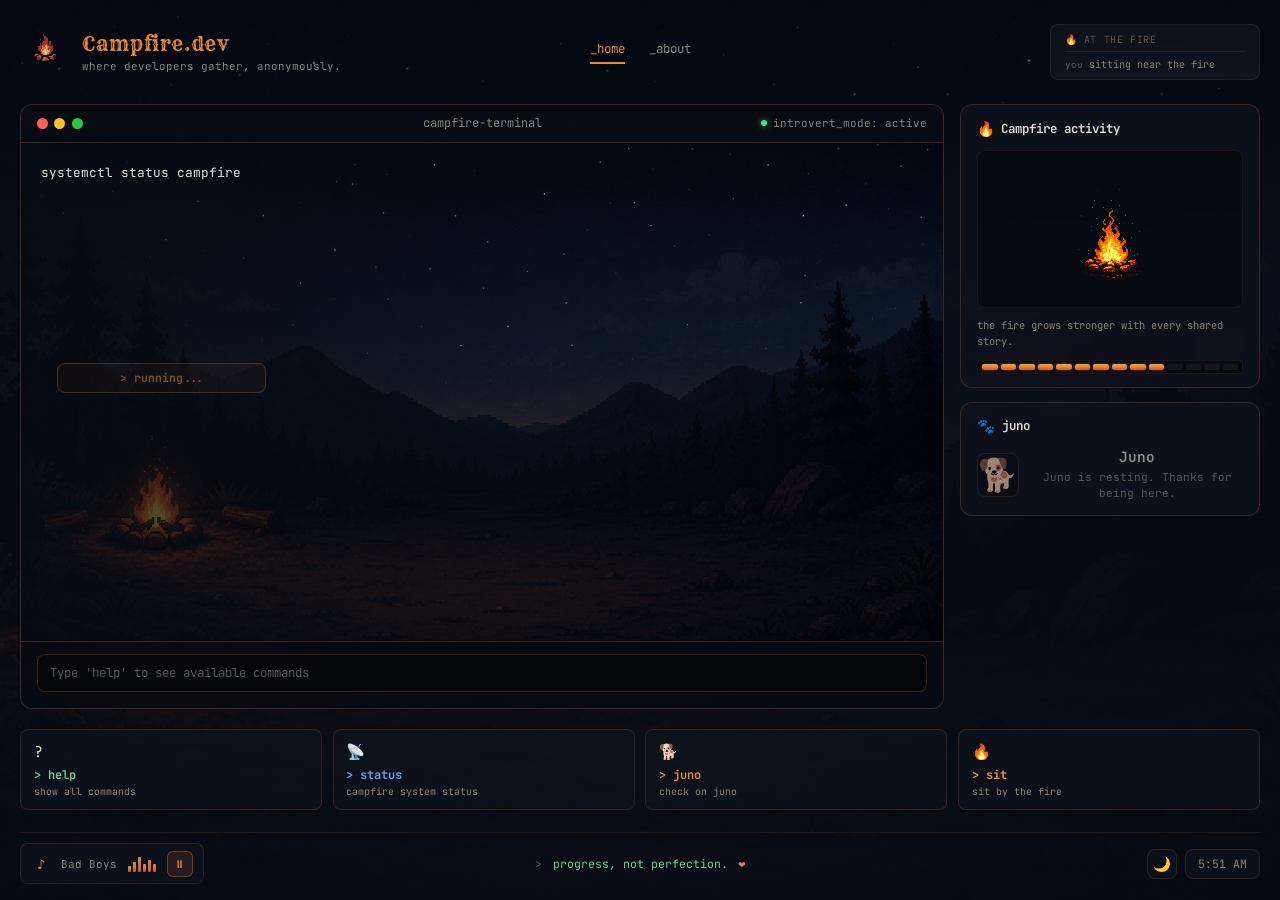
==== commit a66c94fa: "Added: Cozy Website v1" ====
--- a/index.html
+++ b/index.html
@@ -23,13 +23,8 @@
         </div>
       </div>
 
-      <button
-        class="nav-toggle"
-        type="button"
-        aria-expanded="false"
-        aria-controls="site-nav"
-        aria-label="Open navigation menu"
-      >
+      <button class="nav-toggle" type="button" aria-expanded="false" aria-controls="site-nav"
+        aria-label="Open navigation menu">
         <span class="nav-toggle_prompt">&gt; menu</span>
         <span class="nav-toggle_icon" aria-hidden="true">
           <span></span>
@@ -41,30 +36,20 @@
       <nav class="nav" id="site-nav" aria-label="Main">
         <div class="nav_panel">
           <p class="nav_panel-title">campfire-nav</p>
-          <a class="nav_link nav_link--active" href="#">_home</a>
-          <a class="nav_link" href="#">_confessions</a>
-          <a class="nav_link" href="#">_sit_by_fire</a>
-          <a class="nav_link" href="#">_stories</a>
-          <a class="nav_link" href="#">_about</a>
+          <a class="nav_link nav_link--active" href="index.html">_home</a>
+          <a class="nav_link" href="about.html">_about</a>
         </div>
       </nav>
 
       <div class="nav-backdrop" hidden aria-hidden="true"></div>
 
-      <div class="header-status">
-        <span class="header-status_icon" aria-hidden="true">
-          <svg width="28" height="28" viewBox="0 0 28 28" fill="none" xmlns="http://www.w3.org/2000/svg">
-            <circle cx="10" cy="9" r="4" fill="#a78bfa" opacity="0.9" />
-            <circle cx="18" cy="9" r="4" fill="#a78bfa" opacity="0.9" />
-            <path d="M5 22c0-4 3-6 5-6s5 2 5 6M13 22c0-4 3-6 5-6s5 2 5 6" stroke="#a78bfa" stroke-width="2"
-              stroke-linecap="round" opacity="0.85" />
-          </svg>
-        </span>
-        <div class="header-status_text">
-          <strong class="header-status_count">7 developers</strong>
-          <span class="header-status_label">sitting near the fire</span>
-        </div>
-        <span class="header-status_dot" aria-hidden="true"></span>
+      <div class="header-logs" aria-label="Visitors">
+        <div class="header-logs_label">🔥 at the fire</div>
+        <ul class="header-logs_list">
+          <li class="header-logs_entry" style="opacity:1;animation:none;">
+            <span class="header-logs_time">you</span>sitting near the fire
+          </li>
+        </ul>
       </div>
     </header>
 
@@ -140,12 +125,6 @@
           </div>
         </div>
 
-        <div class="panel panel--confessions">
-          <div class="panel_header">
-            <span class="panel_icon" aria-hidden="true">📜</span>
-            <h2 class="panel_title">recent confessions</h2>
-          </div>
-        </div>
 
         <div class="panel panel--juno">
           <div class="panel_header">
@@ -192,43 +171,61 @@
       </div>
     </div>
 
+    <!-- Command Output Popup -->
+    <div class="cmd-popup" id="cmd-popup" hidden>
+      <div class="cmd-popup_overlay" id="cmd-popup-overlay"></div>
+      <div class="cmd-popup_content">
+        <div class="juno-terminal">
+          <div class="terminal_titlebar">
+            <div class="window-controls" aria-hidden="true">
+              <span class="window-controls_btn window-controls_btn--close"></span>
+              <span class="window-controls_btn window-controls_btn--min"></span>
+              <span class="window-controls_btn window-controls_btn--max"></span>
+            </div>
+            <span class="terminal_title" id="cmd-popup-title">campfire-terminal</span>
+            <div class="terminal_mode">
+              <span class="status-dot status-dot--sm"></span>
+              output: ready
+            </div>
+          </div>
+          <div class="terminal_body" style="min-height:0;">
+            <div class="juno-terminal_output" id="cmd-popup-output" aria-live="polite"></div>
+          </div>
+          <div class="juno-actions"
+            style="padding:0.75rem 1.25rem;border-top:1px solid var(--panel-border);background:rgba(0,0,0,.2);">
+            <button class="juno-action-btn" id="cmd-popup-close" type="button">[ Close ]</button>
+          </div>
+        </div>
+      </div>
+    </div>
+
     <section class="actions" aria-label="Quick actions">
-      <button class="action-card action-card--green" type="button">
+      <button class="action-card action-card--green" id="cmd-help" type="button">
         <span class="action-card_icon" aria-hidden="true">?</span>
         <span class="action-card_cmd">&gt; help</span>
         <span class="action-card_desc">show all commands</span>
       </button>
-      <button class="action-card action-card--red" type="button">
-        <span class="action-card_icon" aria-hidden="true">♥</span>
-        <span class="action-card_cmd">&gt; confess</span>
-        <span class="action-card_desc">share your thoughts</span>
-      </button>
-      <button class="action-card action-card--orange" type="button">
-        <span class="action-card_icon" aria-hidden="true">☺</span>
-        <span class="action-card_cmd">&gt; mood</span>
-        <span class="action-card_desc">how are you feeling?</span>
-      </button>
-      <button class="action-card action-card--amber" type="button">
+      <button class="action-card action-card--blue" id="cmd-status" type="button">
+        <span class="action-card_icon" aria-hidden="true">📡</span>
+        <span class="action-card_cmd">&gt; status</span>
+        <span class="action-card_desc">campfire system status</span>
+      </button>
+      <button class="action-card action-card--amber" id="cmd-juno" type="button">
+        <span class="action-card_icon" aria-hidden="true">🐕</span>
+        <span class="action-card_cmd">&gt; juno</span>
+        <span class="action-card_desc">check on juno</span>
+      </button>
+      <button class="action-card action-card--orange" id="cmd-sit" type="button">
         <span class="action-card_icon" aria-hidden="true">🔥</span>
         <span class="action-card_cmd">&gt; sit</span>
         <span class="action-card_desc">sit by the fire</span>
       </button>
-      <button class="action-card action-card--purple" type="button">
-        <span class="action-card_icon" aria-hidden="true">📖</span>
-        <span class="action-card_cmd">&gt; story</span>
-        <span class="action-card_desc">read dev stories</span>
-      </button>
-      <button class="action-card action-card--blue" type="button">
-        <span class="action-card_icon" aria-hidden="true">💬</span>
-        <span class="action-card_cmd">&gt; connect</span>
-        <span class="action-card_desc">meet someone anonymously</span>
-      </button>
     </section>
 
     <footer class="footer">
       <div class="footer_player">
         <span class="footer_note" aria-hidden="true">♪</span>
-        <span class="footer_player-label">lofi campfire beats</span>
+        <span class="footer_player-label">Bad Boys</span>
         <span class="footer_visualizer" aria-hidden="true">
           <span></span><span></span><span></span><span></span><span></span><span></span>
         </span>
--- a/css/styles.css
+++ b/css/styles.css
@@ -256,6 +256,66 @@
   box-shadow: 0 0 6px rgba(74, 222, 128, 0.7);
 }
 
+/* ── Header activity log ── */
+.header-logs {
+  justify-self: end;
+  display: flex;
+  flex-direction: column;
+  gap: 0.3rem;
+  padding: 0.5rem 0.85rem;
+  min-width: 210px;
+  max-width: 260px;
+  background: rgba(18, 22, 32, 0.75);
+  border: 1px solid rgba(255, 255, 255, 0.08);
+  border-radius: var(--radius-sm);
+  backdrop-filter: blur(10px);
+}
+
+.header-logs_label {
+  font-size: 0.62rem;
+  color: var(--text-dim);
+  letter-spacing: 0.06em;
+  text-transform: uppercase;
+  border-bottom: 1px solid rgba(196, 92, 42, 0.15);
+  padding-bottom: 0.3rem;
+  margin-bottom: 0.1rem;
+}
+
+.header-logs_list {
+  list-style: none;
+  display: flex;
+  flex-direction: column;
+  gap: 0.18rem;
+}
+
+.header-logs_entry {
+  display: flex;
+  align-items: baseline;
+  gap: 0.4rem;
+  font-size: 0.63rem;
+  color: var(--text-muted);
+  line-height: 1.3;
+  opacity: 0;
+  animation: log-fadein 0.4s ease forwards;
+}
+
+.header-logs_entry--new {
+  color: var(--terminal-green);
+}
+
+.header-logs_time {
+  flex-shrink: 0;
+  color: var(--text-dim);
+  font-size: 0.58rem;
+}
+
+@keyframes log-fadein {
+  from { opacity: 0; transform: translateY(3px); }
+  to   { opacity: 1; transform: translateY(0); }
+}
+
+
+
 .status-dot {
   width: 7px;
   height: 7px;
@@ -742,7 +802,7 @@
 /* ── Action row ── */
 .actions {
   display: grid;
-  grid-template-columns: repeat(6, 1fr);
+  grid-template-columns: repeat(4, 1fr);
   gap: 0.65rem;
   margin-top: 0.25rem;
 }
@@ -1202,7 +1262,70 @@
   }
 }
 
-/* ── Juno Terminal ── */
+/* ── Command Popup Modal ── */
+.cmd-popup {
+  position: fixed;
+  top: 0;
+  left: 0;
+  right: 0;
+  bottom: 0;
+  display: flex;
+  align-items: center;
+  justify-content: center;
+  z-index: 1000;
+}
+
+.cmd-popup[hidden] {
+  display: none;
+}
+
+.cmd-popup_overlay {
+  position: absolute;
+  inset: 0;
+  background: rgba(0, 0, 0, 0.7);
+  backdrop-filter: blur(2px);
+}
+
+.cmd-popup_content {
+  position: relative;
+  z-index: 1001;
+  width: 90%;
+  max-width: 520px;
+  max-height: 70vh;
+  border-radius: var(--radius);
+  overflow: hidden;
+}
+
+/* ── About page ── */
+.about-main {
+  display: flex;
+  flex-direction: column;
+  align-items: stretch;
+}
+
+.about-panel {
+  display: flex;
+  flex-direction: column;
+  flex: 1;
+  min-height: 420px;
+}
+
+.about-body {
+  flex: 1;
+  display: flex;
+  align-items: center;
+  justify-content: center;
+  padding: 3rem 2rem;
+}
+
+.about-heading {
+  font-family: var(--font-display);
+  font-size: clamp(2rem, 6vw, 3.5rem);
+  color: var(--ember-glow);
+  letter-spacing: 0.04em;
+}
+
+
 .juno-button {
   background: none;
   border: none;
